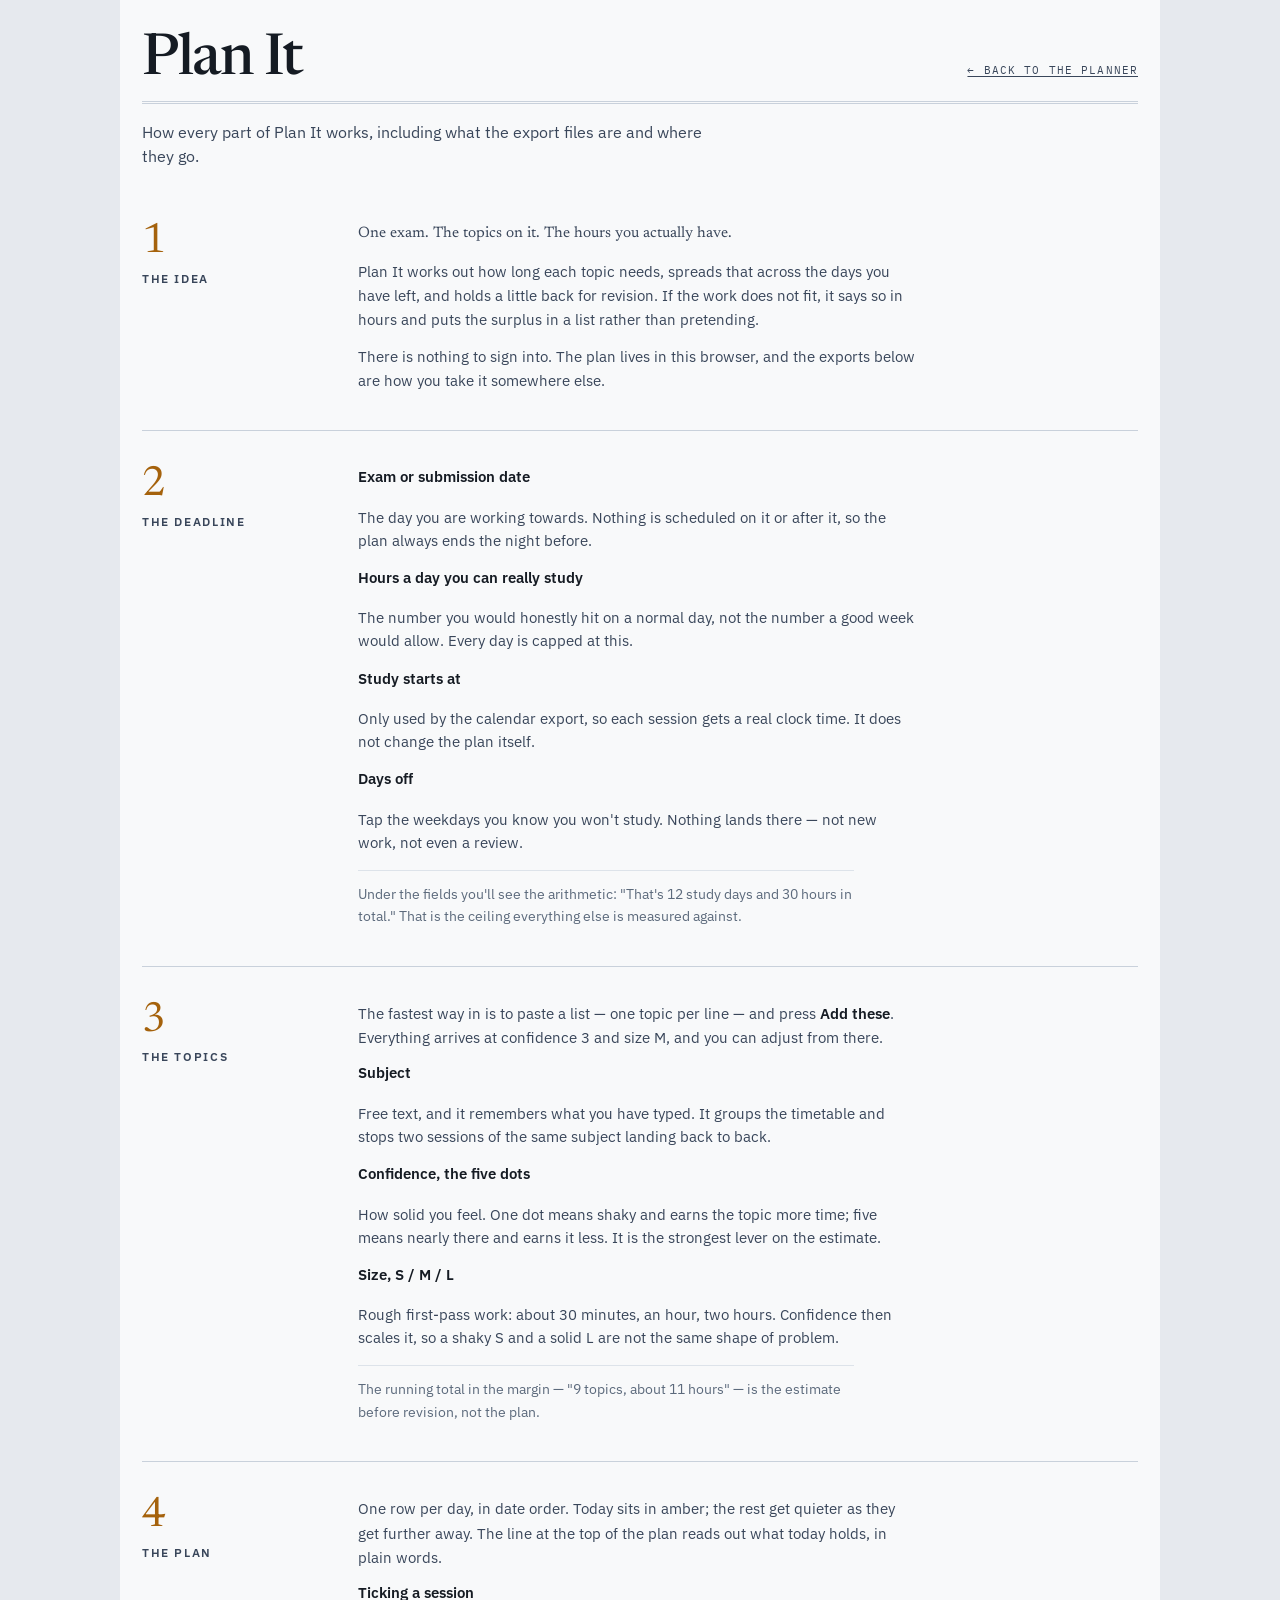
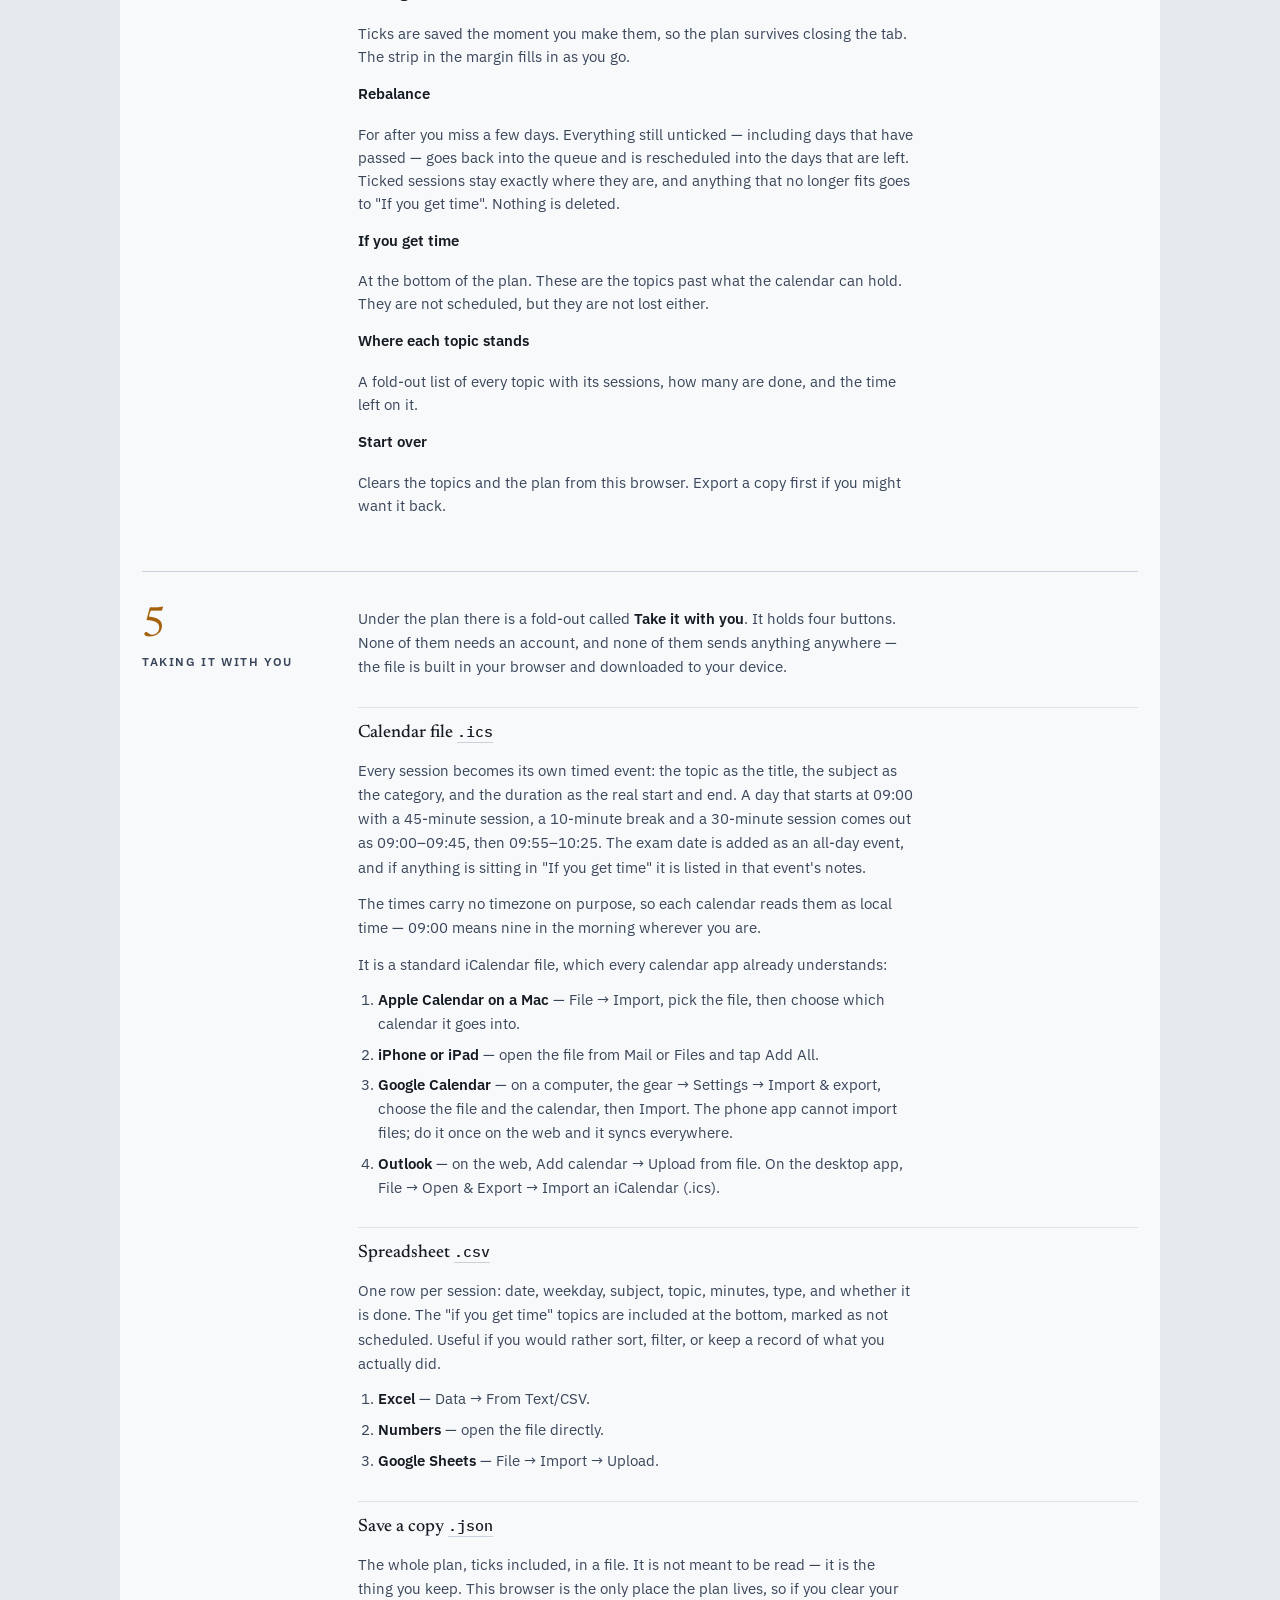
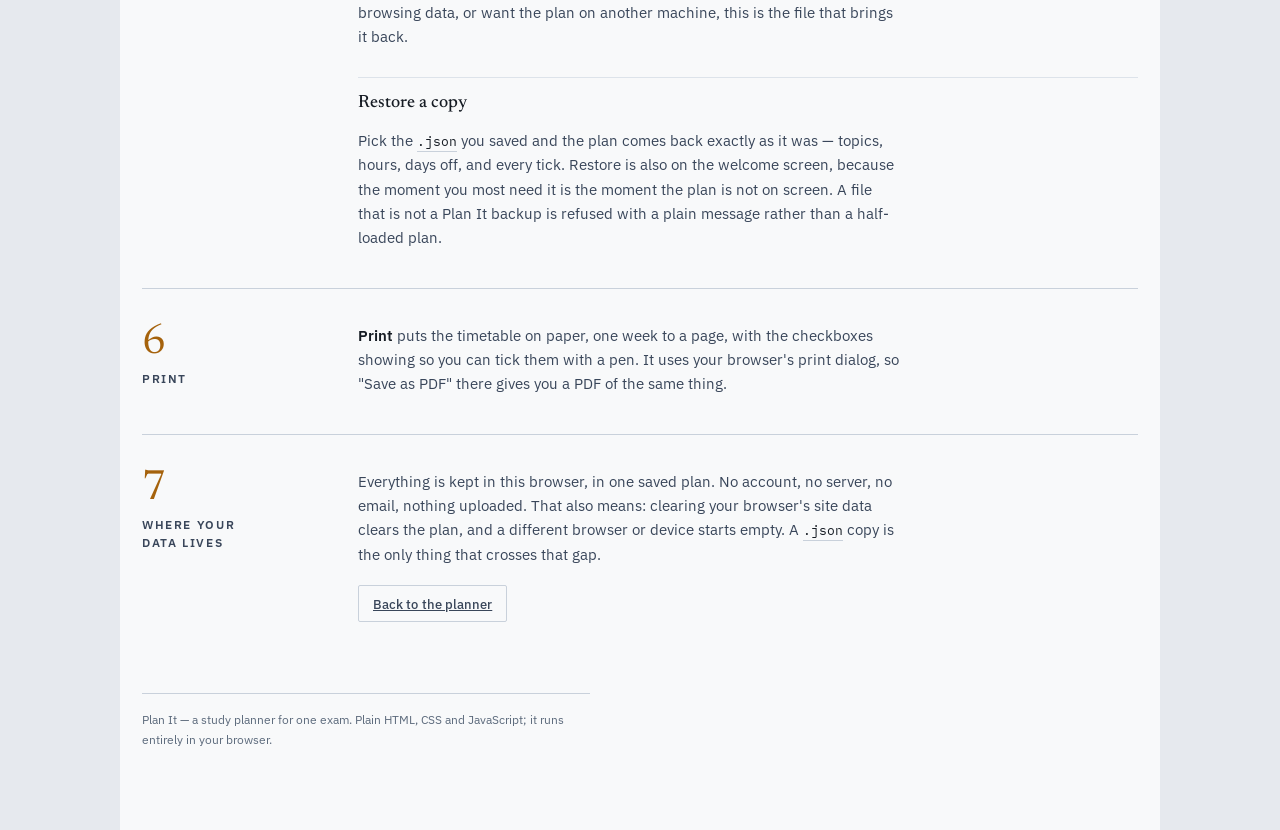
==== guide.html @ 6bb4f51e "Explain the app on the welcome screen and add a guide page for every feature and export file" ====
<!DOCTYPE html>
<html lang="en">
<head>
<meta charset="utf-8">
<meta name="viewport" content="width=device-width, initial-scale=1">
<title>How Plan It works — every part, and what the files are</title>
<meta name="description" content="A short guide to Plan It: the three steps, the timetable, and what the .ics, .csv and .json exports are — including how to import them into Apple Calendar, Google Calendar or Outlook.">
<meta name="theme-color" content="#e9ecf0" media="(prefers-color-scheme: light)">
<meta name="theme-color" content="#0d1218" media="(prefers-color-scheme: dark)">
<link rel="preconnect" href="https://fonts.googleapis.com">
<link rel="preconnect" href="https://fonts.gstatic.com" crossorigin>
<link href="https://fonts.googleapis.com/css2?family=IBM+Plex+Mono:wght@400;500&family=IBM+Plex+Sans:wght@400;500;600&family=Newsreader:ital,opsz,wght@0,6..72,400;0,6..72,500;0,6..72,600;1,6..72,400&display=swap" rel="stylesheet">
<link rel="stylesheet" href="styles.css">
<link rel="icon" href="data:image/svg+xml,%3Csvg xmlns='http://www.w3.org/2000/svg' viewBox='0 0 32 32'%3E%3Crect width='32' height='32' fill='%23161d26'/%3E%3Crect x='6' y='9' width='20' height='2' fill='%23c98a2b'/%3E%3Crect x='6' y='15' width='13' height='1.6' fill='%23f2f4f7'/%3E%3Crect x='6' y='21' width='17' height='1.6' fill='%23f2f4f7' opacity='.55'/%3E%3C/svg%3E">
</head>
<body>
<div class="sheet">

  <header class="masthead">
    <div class="masthead-top">
      <h1 class="wordmark"><a class="wordmark-link" href="index.html">Plan It</a></h1>
      <p class="issue"><a class="quiet-link" href="index.html">&larr; Back to the planner</a></p>
    </div>
    <p class="standfirst">How every part of Plan It works, including what the export files are and where they go.</p>
  </header>

  <main class="document guide">

    <section class="step" aria-labelledby="g-what">
      <div class="gutter">
        <span class="step-num" aria-hidden="true">1</span>
        <h2 class="step-label" id="g-what">The idea</h2>
      </div>
      <div class="step-body">
        <p class="guide-lede">One exam. The topics on it. The hours you actually have.</p>
        <p>Plan It works out how long each topic needs, spreads that across the days you have left, and holds a little back for revision. If the work does not fit, it says so in hours and puts the surplus in a list rather than pretending.</p>
        <p>There is nothing to sign into. The plan lives in this browser, and the exports below are how you take it somewhere else.</p>
      </div>
    </section>

    <section class="step" aria-labelledby="g-deadline">
      <div class="gutter">
        <span class="step-num" aria-hidden="true">2</span>
        <h2 class="step-label" id="g-deadline">The deadline</h2>
      </div>
      <div class="step-body">
        <dl class="guide-list">
          <dt>Exam or submission date</dt>
          <dd>The day you are working towards. Nothing is scheduled on it or after it, so the plan always ends the night before.</dd>

          <dt>Hours a day you can really study</dt>
          <dd>The number you would honestly hit on a normal day, not the number a good week would allow. Every day is capped at this.</dd>

          <dt>Study starts at</dt>
          <dd>Only used by the calendar export, so each session gets a real clock time. It does not change the plan itself.</dd>

          <dt>Days off</dt>
          <dd>Tap the weekdays you know you won't study. Nothing lands there — not new work, not even a review.</dd>
        </dl>
        <p class="guide-note">Under the fields you'll see the arithmetic: "That's 12 study days and 30 hours in total." That is the ceiling everything else is measured against.</p>
      </div>
    </section>

    <section class="step" aria-labelledby="g-topics">
      <div class="gutter">
        <span class="step-num" aria-hidden="true">3</span>
        <h2 class="step-label" id="g-topics">The topics</h2>
      </div>
      <div class="step-body">
        <p>The fastest way in is to paste a list — one topic per line — and press <strong>Add these</strong>. Everything arrives at confidence 3 and size M, and you can adjust from there.</p>
        <dl class="guide-list">
          <dt>Subject</dt>
          <dd>Free text, and it remembers what you have typed. It groups the timetable and stops two sessions of the same subject landing back to back.</dd>

          <dt>Confidence, the five dots</dt>
          <dd>How solid you feel. One dot means shaky and earns the topic more time; five means nearly there and earns it less. It is the strongest lever on the estimate.</dd>

          <dt>Size, S / M / L</dt>
          <dd>Rough first-pass work: about 30 minutes, an hour, two hours. Confidence then scales it, so a shaky S and a solid L are not the same shape of problem.</dd>
        </dl>
        <p class="guide-note">The running total in the margin — "9 topics, about 11 hours" — is the estimate before revision, not the plan.</p>
      </div>
    </section>

    <section class="step" aria-labelledby="g-plan">
      <div class="gutter">
        <span class="step-num" aria-hidden="true">4</span>
        <h2 class="step-label" id="g-plan">The plan</h2>
      </div>
      <div class="step-body">
        <p>One row per day, in date order. Today sits in amber; the rest get quieter as they get further away. The line at the top of the plan reads out what today holds, in plain words.</p>
        <dl class="guide-list">
          <dt>Ticking a session</dt>
          <dd>Ticks are saved the moment you make them, so the plan survives closing the tab. The strip in the margin fills in as you go.</dd>

          <dt>Rebalance</dt>
          <dd>For after you miss a few days. Everything still unticked — including days that have passed — goes back into the queue and is rescheduled into the days that are left. Ticked sessions stay exactly where they are, and anything that no longer fits goes to "If you get time". Nothing is deleted.</dd>

          <dt>If you get time</dt>
          <dd>At the bottom of the plan. These are the topics past what the calendar can hold. They are not scheduled, but they are not lost either.</dd>

          <dt>Where each topic stands</dt>
          <dd>A fold-out list of every topic with its sessions, how many are done, and the time left on it.</dd>

          <dt>Start over</dt>
          <dd>Clears the topics and the plan from this browser. Export a copy first if you might want it back.</dd>
        </dl>
      </div>
    </section>

    <section class="step" id="files" aria-labelledby="g-files">
      <div class="gutter">
        <span class="step-num" aria-hidden="true">5</span>
        <h2 class="step-label" id="g-files">Taking it with you</h2>
      </div>
      <div class="step-body">
        <p>Under the plan there is a fold-out called <strong>Take it with you</strong>. It holds four buttons. None of them needs an account, and none of them sends anything anywhere — the file is built in your browser and downloaded to your device.</p>

        <h3 class="guide-h">Calendar file <span class="file">.ics</span></h3>
        <p>Every session becomes its own timed event: the topic as the title, the subject as the category, and the duration as the real start and end. A day that starts at 09:00 with a 45-minute session, a 10-minute break and a 30-minute session comes out as 09:00–09:45, then 09:55–10:25. The exam date is added as an all-day event, and if anything is sitting in "If you get time" it is listed in that event's notes.</p>
        <p>The times carry no timezone on purpose, so each calendar reads them as local time — 09:00 means nine in the morning wherever you are.</p>
        <p>It is a standard iCalendar file, which every calendar app already understands:</p>
        <ol class="guide-steps">
          <li><strong>Apple Calendar on a Mac</strong> — File → Import, pick the file, then choose which calendar it goes into.</li>
          <li><strong>iPhone or iPad</strong> — open the file from Mail or Files and tap Add All.</li>
          <li><strong>Google Calendar</strong> — on a computer, the gear → Settings → Import &amp; export, choose the file and the calendar, then Import. The phone app cannot import files; do it once on the web and it syncs everywhere.</li>
          <li><strong>Outlook</strong> — on the web, Add calendar → Upload from file. On the desktop app, File → Open &amp; Export → Import an iCalendar (.ics).</li>
        </ol>

        <h3 class="guide-h">Spreadsheet <span class="file">.csv</span></h3>
        <p>One row per session: date, weekday, subject, topic, minutes, type, and whether it is done. The "if you get time" topics are included at the bottom, marked as not scheduled. Useful if you would rather sort, filter, or keep a record of what you actually did.</p>
        <ol class="guide-steps">
          <li><strong>Excel</strong> — Data → From Text/CSV.</li>
          <li><strong>Numbers</strong> — open the file directly.</li>
          <li><strong>Google Sheets</strong> — File → Import → Upload.</li>
        </ol>

        <h3 class="guide-h">Save a copy <span class="file">.json</span></h3>
        <p>The whole plan, ticks included, in a file. It is not meant to be read — it is the thing you keep. This browser is the only place the plan lives, so if you clear your browsing data, or want the plan on another machine, this is the file that brings it back.</p>

        <h3 class="guide-h">Restore a copy</h3>
        <p>Pick the <span class="file">.json</span> you saved and the plan comes back exactly as it was — topics, hours, days off, and every tick. Restore is also on the welcome screen, because the moment you most need it is the moment the plan is not on screen. A file that is not a Plan It backup is refused with a plain message rather than a half-loaded plan.</p>
      </div>
    </section>

    <section class="step" aria-labelledby="g-print">
      <div class="gutter">
        <span class="step-num" aria-hidden="true">6</span>
        <h2 class="step-label" id="g-print">Print</h2>
      </div>
      <div class="step-body">
        <p><strong>Print</strong> puts the timetable on paper, one week to a page, with the checkboxes showing so you can tick them with a pen. It uses your browser's print dialog, so "Save as PDF" there gives you a PDF of the same thing.</p>
      </div>
    </section>

    <section class="step" aria-labelledby="g-data">
      <div class="gutter">
        <span class="step-num" aria-hidden="true">7</span>
        <h2 class="step-label" id="g-data">Where your data lives</h2>
      </div>
      <div class="step-body">
        <p>Everything is kept in this browser, in one saved plan. No account, no server, no email, nothing uploaded. That also means: clearing your browser's site data clears the plan, and a different browser or device starts empty. A <span class="file">.json</span> copy is the only thing that crosses that gap.</p>
        <p class="guide-back"><a class="btn btn-quiet" href="index.html">Back to the planner</a></p>
      </div>
    </section>

  </main>

  <footer class="foot">
    <p>Plan It — a study planner for one exam. Plain HTML, CSS and JavaScript; it runs entirely in your browser.</p>
  </footer>

</div>
</body>
</html>
---- styles.css ----
/* ------------------------------------------------------------------
   Plan It

   Set like a printed planner rather than a dashboard: one column of
   type with a working margin down the left, hairline rules instead of
   boxes, dotted leaders between a topic and its minutes, and amber
   reserved for the day you are actually on.

   Faces: Newsreader (headings, day names), IBM Plex Sans (running
   text), IBM Plex Mono (anything countable — dates, minutes, totals).
   ------------------------------------------------------------------ */

:root {
  --page: #e6e9ee;
  --sheet: #f8f9fa;
  --paper: #ffffff;
  --ink: #151b23;
  --ink-2: #39465a;
  --muted: #5c6a7c;   /* 5.2:1 on the sheet, 4.5:1 on the page */
  --rule: #c9d1db;
  --rule-soft: #dde3ea;
  --amber: #a5620c;
  --amber-ink: #7c4a06;
  --amber-wash: #f4e7ce;
  --done: #3f6b58;
  --danger: #8a4a2a;

  /* custom curves: the built-in CSS easings are too weak to read as intentional */
  --ease-out: cubic-bezier(0.23, 1, 0.32, 1);
  --ease-in-out: cubic-bezier(0.77, 0, 0.175, 1);
  --ease-drawer: cubic-bezier(0.32, 0.72, 0, 1);

  --serif: 'Newsreader', 'Iowan Old Style', Georgia, 'Times New Roman', serif;
  --sans: 'IBM Plex Sans', 'Helvetica Neue', Helvetica, Arial, sans-serif;
  --mono: 'IBM Plex Mono', ui-monospace, SFMono-Regular, Menlo, Consolas, monospace;

  color-scheme: light dark;
}

@media (prefers-color-scheme: dark) {
  :root {
    --page: #0b1015;
    --sheet: #121820;
    --paper: #161d26;
    --ink: #e9eef4;
    --ink-2: #b7c3d1;
    --muted: #7f8d9f;
    --rule: #27303c;
    --rule-soft: #1e2630;
    --amber: #dfa85f;
    --amber-ink: #f0c894;
    --amber-wash: #241c11;
    --done: #7cb49b;
    --danger: #d79a7a;
  }
}

* { box-sizing: border-box; }

::selection {
  background: var(--amber-wash);
  color: var(--ink);
}

/* anything that is a number should line up in a column */
.d-num,
.day-total,
.session-minutes,
.rh-meta,
.rh-count span:first-child,
.stats dd,
.week-range,
.progress-text,
.issue { font-variant-numeric: tabular-nums; }

h1, h2, h3, h4, .week-head, .today-line, .verdict { text-wrap: balance; }
p, .session-name, .overflow li { text-wrap: pretty; }

html {
  -webkit-text-size-adjust: 100%;
  scrollbar-color: var(--rule) transparent;
}

body {
  margin: 0;
  background: var(--page);
  color: var(--ink);
  font-family: var(--sans);
  font-size: 16px;
  line-height: 1.55;
  -webkit-font-smoothing: antialiased;
  font-feature-settings: "kern" 1;
}

.sheet {
  max-width: 1040px;
  margin: 0 auto;
  padding: 0 22px 80px;
  background: var(--sheet);
  min-height: 100vh;
}

/* ---------- masthead ---------- */

.masthead { padding: 34px 0 20px; }

.masthead-top {
  display: flex;
  align-items: baseline;
  justify-content: space-between;
  gap: 18px;
  flex-wrap: wrap;
  padding-bottom: 12px;
  border-bottom: 3px double var(--rule);
}

.wordmark {
  margin: 0;
  font-family: var(--serif);
  font-weight: 500;
  font-size: clamp(2.5rem, 9vw, 3.6rem);
  line-height: .95;
  letter-spacing: -.025em;
}

.issue {
  margin: 0;
  font-family: var(--mono);
  font-size: .7rem;
  letter-spacing: .1em;
  text-transform: uppercase;
  color: var(--muted);
  white-space: nowrap;
}

.standfirst {
  margin: 16px 0 0;
  max-width: 62ch;
  font-size: .98rem;
  color: var(--ink-2);
}

/* ---------- running head ---------- */

.runninghead {
  position: sticky;
  top: 0;
  z-index: 5;
  display: flex;
  align-items: baseline;
  justify-content: space-between;
  gap: 14px;
  flex-wrap: wrap;
  margin: 0 -22px;
  padding: 10px 22px 9px;
  background: var(--sheet);
  border-bottom: 1px solid var(--rule);
}

.runninghead[hidden] { display: none; }

.rh-count {
  margin: 0;
  display: flex;
  align-items: baseline;
  gap: 6px;
  font-family: var(--sans);
  font-size: .76rem;
  font-weight: 600;
  letter-spacing: .06em;
  color: var(--ink-2);
}

.rh-count span:first-child {
  font-family: var(--serif);
  font-size: 1.5rem;
  letter-spacing: -.01em;
  color: var(--amber-ink);
  line-height: 1;
}

.rh-meta {
  margin: 0;
  font-family: var(--mono);
  font-size: .72rem;
  letter-spacing: .04em;
  color: var(--muted);
  text-align: right;
}

/* ---------- the document ---------- */

.document { display: block; }

.step {
  display: grid;
  grid-template-columns: 172px minmax(0, 1fr);
  gap: 44px;
  padding-top: 34px;
  padding-bottom: 38px;
  border-top: 1px solid var(--rule);
}

.step:first-child { border-top: 0; }

/* an author display value beats the hidden attribute — say it out loud */
.step[hidden] { display: none; }

.step { scroll-margin-top: 64px; }

.gutter {
  align-self: start;
  position: sticky;
  top: 58px;
}

.step-num {
  display: block;
  font-family: var(--serif);
  font-size: 2.6rem;
  line-height: 1;
  font-weight: 400;
  color: var(--amber);
  letter-spacing: -.02em;
}

.step-label {
  margin: 6px 0 0;
  font-family: var(--sans);
  font-size: .72rem;
  font-weight: 600;
  letter-spacing: .14em;
  text-transform: uppercase;
  color: var(--ink-2);
}

.gutter-note {
  margin: 14px 0 0;
  font-family: var(--mono);
  font-size: .72rem;
  line-height: 1.6;
  color: var(--muted);
  border-top: 1px solid var(--rule-soft);
  padding-top: 10px;
}

/* ---------- fields ---------- */

.fields {
  display: grid;
  grid-template-columns: minmax(0, 1.1fr) minmax(0, .8fr) minmax(0, .6fr);
  gap: 24px;
}

input[type="time"] {
  font-family: var(--mono);
  font-size: .92rem;
}

.mono { font-family: var(--mono); font-size: .95em; }

.field { min-width: 0; }

label, legend {
  display: block;
  margin-bottom: 7px;
}

/* the small mono caps belong to form labels only — never to a row of the plan */
.field label,
.days-off legend,
.paste-label {
  font-family: var(--sans);
  font-size: .7rem;
  font-weight: 600;
  letter-spacing: .09em;
  text-transform: uppercase;
  color: var(--muted);
}

input[type="date"],
input[type="number"],
input[type="text"],
textarea {
  width: 100%;
  font-family: var(--sans);
  font-size: 1rem;
  color: var(--ink);
  background: var(--paper);
  border: 1px solid var(--rule);
  border-radius: 2px;
  padding: 9px 11px;
  appearance: none;
  transition: border-color 150ms var(--ease-out), background-color 150ms var(--ease-out);
}

input[type="date"] { font-family: var(--mono); font-size: .92rem; }

input, textarea { caret-color: var(--amber); }

textarea::-webkit-scrollbar { width: 10px; }
textarea::-webkit-scrollbar-thumb {
  background: var(--rule);
  border-radius: 999px;
  border: 3px solid var(--paper);
}
textarea::-webkit-scrollbar-track { background: transparent; }

textarea {
  font-family: var(--mono);
  font-size: .88rem;
  line-height: 1.65;
  resize: vertical;
}

input:focus-visible,
textarea:focus-visible,
button:focus-visible {
  outline: 2px solid var(--amber);
  outline-offset: 1px;
}

input[type="date"]:focus,
input[type="number"]:focus,
input[type="text"]:focus,
textarea:focus { border-color: var(--amber); }

.num-wrap { position: relative; }

.num-wrap input { padding-right: 32px; font-family: var(--mono); }

.num-wrap .unit {
  position: absolute;
  right: 11px;
  top: 50%;
  transform: translateY(-50%);
  font-family: var(--mono);
  font-size: .8rem;
  color: var(--muted);
  pointer-events: none;
}

/* ---------- days off ---------- */

.days-off {
  border: 0;
  padding: 0;
  margin: 26px 0 0;
}

.day-toggles {
  display: grid;
  grid-template-columns: repeat(7, minmax(0, 1fr));
  gap: 0;
  border: 1px solid var(--rule);
  border-radius: 2px;
  overflow: hidden;
  background: var(--paper);
}

.wd {
  font-family: var(--sans);
  font-size: .76rem;
  font-weight: 500;
  letter-spacing: .01em;
  padding: 11px 0 10px;
  border: 0;
  border-left: 1px solid var(--rule);
  background: transparent;
  color: var(--ink-2);
  cursor: pointer;
  transition: background-color 140ms var(--ease-out), color 140ms var(--ease-out);
  -webkit-tap-highlight-color: transparent;
}

.wd:active { transform: scale(0.97); }

.wd:first-child { border-left: 0; }

.wd:hover { background: var(--rule-soft); }

.wd.is-off {
  background: var(--amber-wash);
  color: var(--amber-ink);
  text-decoration: line-through;
  text-decoration-thickness: 1px;
}

/* ---------- the verdict line ---------- */

.verdict {
  margin: 26px 0 0;
  padding-top: 14px;
  border-top: 1px solid var(--rule-soft);
  font-family: var(--serif);
  font-size: 1.12rem;
  line-height: 1.4;
  color: var(--ink);
}

.verdict.is-warn { color: var(--amber-ink); }

.note {
  margin: 8px 0 0;
  font-size: .8rem;
  line-height: 1.5;
  color: var(--muted);
}

.note-foot {
  margin-top: 22px;
  padding-top: 12px;
  border-top: 1px solid var(--rule-soft);
  max-width: 56ch;
}

/* ---------- paste block ---------- */

.paste { margin-bottom: 26px; }

.paste-label {
  margin-bottom: 7px;
  font-family: var(--sans);
  font-size: .7rem;
  font-weight: 600;
  letter-spacing: .09em;
  text-transform: uppercase;
  color: var(--muted);
}

.paste-actions {
  display: flex;
  align-items: baseline;
  gap: 14px;
  flex-wrap: wrap;
  margin-top: 10px;
}

.paste-actions .note { margin: 0; flex: 1 1 220px; }

/* ---------- buttons ---------- */

.btn {
  font-family: var(--sans);
  font-size: .84rem;
  font-weight: 500;
  letter-spacing: .005em;
  color: var(--sheet);
  background: var(--ink);
  border: 1px solid var(--ink);
  border-radius: 2px;
  padding: 9px 14px 8px;
  cursor: pointer;
  transition: transform 160ms var(--ease-out), background-color 160ms var(--ease-out),
    border-color 160ms var(--ease-out), color 160ms var(--ease-out);
  -webkit-tap-highlight-color: transparent;
}

/* press feedback: the interface has to feel like it heard you */
.btn:active { transform: scale(0.97); }

.btn-quiet {
  background: transparent;
  color: var(--ink-2);
  border-color: var(--rule);
}

.btn-quiet:active { transform: scale(0.97); }

.btn-danger { color: var(--danger); }

.btn-inline {
  background: none;
  border: 0;
  padding: 0;
  font: inherit;
  font-size: inherit;
  color: var(--amber-ink);
  text-decoration: underline;
  text-underline-offset: 2px;
  text-decoration-thickness: 1px;
  cursor: pointer;
}

/* ---------- topic rows ---------- */

.topic-row {
  display: grid;
  grid-template-columns: minmax(0, 1fr) auto;
  align-items: center;
  gap: 18px;
  padding: 9px 0;
  border-bottom: 1px solid var(--rule-soft);
}

.row-main {
  display: grid;
  grid-template-columns: minmax(0, 1.45fr) minmax(0, 1fr);
  gap: 18px;
}

/* filled in by hand, so no boxes — just a line to write on */
input.t-name,
input.t-subject {
  border: 0;
  border-bottom: 1px solid var(--rule);
  border-radius: 0;
  background: transparent;
  padding: 5px 1px;
  font-size: .97rem;
}

input.t-name:focus,
input.t-subject:focus { border-bottom-color: var(--amber); box-shadow: none; }

input.t-subject {
  font-size: .85rem;
  color: var(--ink-2);
}

.row-controls {
  display: flex;
  align-items: center;
  gap: 14px;
}

.dots { display: flex; gap: 4px; }

.dot {
  width: 15px;
  height: 15px;
  padding: 0;
  border: 1px solid var(--rule);
  border-radius: 2px;
  background: transparent;
  cursor: pointer;
  transition: background-color 130ms var(--ease-out), border-color 130ms var(--ease-out),
    transform 130ms var(--ease-out);
  -webkit-tap-highlight-color: transparent;
}

.dot:active { transform: scale(0.88); }

.dot.is-on { background: var(--amber); border-color: var(--amber); }

.sizes {
  display: flex;
  border: 1px solid var(--rule);
  border-radius: 2px;
  overflow: hidden;
}

.size {
  font-family: var(--mono);
  font-size: .72rem;
  letter-spacing: .04em;
  padding: 4px 9px 3px;
  border: 0;
  border-left: 1px solid var(--rule);
  background: transparent;
  color: var(--muted);
  cursor: pointer;
}

.size:first-child { border-left: 0; }

.size:hover { background: var(--rule-soft); }

.size.is-on {
  background: var(--ink);
  color: var(--sheet);
}

.row-del {
  width: 22px;
  height: 22px;
  padding: 0;
  border: 0;
  background: transparent;
  color: var(--muted);
  font-size: 1.05rem;
  line-height: 1;
  cursor: pointer;
}

.row-del:active { transform: scale(0.9); }

.row-actions { margin-top: 18px; }

/* ---------- plan: stats in the margin ---------- */

.stats {
  margin: 16px 0 0;
  padding-top: 12px;
  border-top: 1px solid var(--rule-soft);
  display: grid;
  gap: 8px;
}

.stats div {
  display: flex;
  align-items: baseline;
  justify-content: space-between;
  gap: 8px;
}

.stats dt {
  font-family: var(--sans);
  font-size: .66rem;
  font-weight: 600;
  letter-spacing: .09em;
  text-transform: uppercase;
  color: var(--muted);
}

.stats dd {
  margin: 0;
  font-family: var(--mono);
  font-size: .78rem;
  color: var(--ink);
}

.progress { margin-top: 16px; }

.ticks {
  display: flex;
  gap: 2px;
  height: 12px;
  align-items: stretch;
}

.ticks i {
  flex: 1 1 0;
  min-width: 2px;
  background: var(--rule);
  border-radius: 1px;
}

.ticks i.on { background: var(--amber); }

.progress-text {
  margin: 7px 0 0;
  font-family: var(--mono);
  font-size: .68rem;
  letter-spacing: .04em;
  color: var(--muted);
}

/* ---------- notices ---------- */

.notice {
  margin: 0 0 16px;
  padding: 11px 13px;
  border: 1px solid var(--rule);
  border-radius: 2px;
  background: var(--paper);
  font-size: .88rem;
  color: var(--ink-2);
  line-height: 1.5;
}

.notice-warn {
  border-color: var(--amber);
  background: var(--amber-wash);
  color: var(--ink);
}

/* ---------- the line about today ---------- */

.today-line {
  margin: 0 0 18px;
  font-family: var(--serif);
  font-size: 1.16rem;
  line-height: 1.45;
  color: var(--ink);
  max-width: 46ch;
}

.today-line:empty { display: none; }

.today-line em {
  font-style: italic;
  color: var(--amber-ink);
}

.controls {
  display: flex;
  flex-wrap: wrap;
  gap: 8px;
  margin-bottom: 30px;
}

/* ---------- weeks ---------- */

.week { margin-bottom: 34px; }

.week-head {
  display: flex;
  align-items: baseline;
  justify-content: space-between;
  gap: 12px;
  margin: 0 0 2px;
  padding-bottom: 7px;
  border-bottom: 1px solid var(--ink);
  font-family: var(--serif);
  font-size: 1.16rem;
  font-weight: 500;
  font-style: italic;
  letter-spacing: -.005em;
  color: var(--ink);
}

.week-range {
  font-family: var(--mono);
  font-style: normal;
  font-size: .7rem;
  letter-spacing: .06em;
  text-transform: uppercase;
  color: var(--muted);
}

/* ---------- days ---------- */

.day {
  display: grid;
  grid-template-columns: 56px minmax(0, 1fr);
  gap: 20px;
  padding: 14px 0 15px;
  border-bottom: 1px solid var(--rule-soft);
}

.day-when {
  display: flex;
  flex-direction: column;
  align-items: flex-start;
  gap: 0;
  padding-top: 2px;
}

.d-num {
  font-family: var(--mono);
  font-size: 1.02rem;
  font-weight: 500;
  line-height: 1;
  color: var(--ink);
}

.d-mon {
  font-family: var(--mono);
  font-size: .62rem;
  letter-spacing: .1em;
  text-transform: uppercase;
  color: var(--muted);
  margin-top: 3px;
}

.day-body { min-width: 0; }

.day-head {
  display: flex;
  align-items: baseline;
  gap: 10px;
  flex-wrap: wrap;
}

.day h4 {
  margin: 0;
  font-family: var(--serif);
  font-weight: 500;
  font-size: 1.16rem;
  letter-spacing: -.005em;
  line-height: 1.2;
}

.day-total {
  margin-left: auto;
  font-family: var(--mono);
  font-size: .72rem;
  letter-spacing: .04em;
  color: var(--muted);
}

.day.is-today {
  margin: 0 -16px;
  padding-left: 16px;
  padding-right: 16px;
  background: var(--amber-wash);
  border-bottom-color: var(--amber);
}

.day.is-today h4 {
  font-size: 1.4rem;
  color: var(--amber-ink);
}

.day.is-today .d-num,
.day.is-today .d-mon { color: var(--amber-ink); }

.day.is-today .day-total { color: var(--amber-ink); }

.day.is-past { opacity: .55; }

.day.is-off { border-bottom-style: dotted; }

.day.is-off h4 { color: var(--muted); font-style: italic; }

.day-empty {
  margin: 4px 0 0;
  font-family: var(--serif);
  font-style: italic;
  font-size: .92rem;
  color: var(--muted);
}

.empty-note {
  margin: 0;
  padding: 20px 0;
  border-top: 1px solid var(--rule-soft);
  border-bottom: 1px solid var(--rule-soft);
  font-family: var(--serif);
  font-style: italic;
  font-size: 1rem;
  color: var(--muted);
}

/* ---------- sessions ---------- */

.sessions {
  list-style: none;
  margin: 6px 0 0;
  padding: 0;
}

.session-label {
  display: flex;
  align-items: baseline;
  gap: 9px;
  padding: 4px 0;
  margin: 0;
  cursor: pointer;
  font-family: var(--sans);
  font-size: 1rem;
  font-weight: 400;
  letter-spacing: normal;
  text-transform: none;
  color: var(--ink);
}

.session-subject {
  flex: 0 0 66px;
  min-width: 0;
  font-family: var(--sans);
  font-size: .63rem;
  font-weight: 600;
  letter-spacing: .07em;
  text-transform: uppercase;
  color: var(--muted);
  padding-top: 1px;
  overflow: hidden;
  text-overflow: ellipsis;
  white-space: nowrap;
}

.session-name {
  flex: 0 1 auto;
  font-family: var(--sans);
  font-size: .94rem;
  letter-spacing: normal;
  text-transform: none;
  color: var(--ink);
  overflow-wrap: anywhere;
}

/* the dotted leader: topic ·············· 45 min */
.leader {
  flex: 1 1 20px;
  min-width: 14px;
  align-self: baseline;
  border-bottom: 1px dotted var(--rule);
  transform: translateY(-3px);
}

.session-minutes {
  flex: 0 0 auto;
  font-family: var(--mono);
  font-size: .72rem;
  color: var(--ink-2);
}

.session input[type="checkbox"] {
  appearance: none;
  -webkit-appearance: none;
  flex: 0 0 auto;
  width: 13px;
  height: 13px;
  margin: 0;
  border: 1px solid var(--ink-2);
  border-radius: 2px;
  background: var(--paper);
  cursor: pointer;
  position: relative;
  top: 2px;
  transition: background-color 140ms var(--ease-out), border-color 140ms var(--ease-out);
  -webkit-tap-highlight-color: transparent;
}

.session input[type="checkbox"]:active { transform: scale(0.9); }

.session input[type="checkbox"]:checked {
  background: var(--amber);
  border-color: var(--amber);
}

.session input[type="checkbox"]::after {
  content: '';
  position: absolute;
  inset: 0;
  background-image: url("data:image/svg+xml,%3Csvg xmlns='http://www.w3.org/2000/svg' viewBox='0 0 16 16'%3E%3Cpath d='M3.4 8.6l3.2 3.2 6-7.4' fill='none' stroke='%23ffffff' stroke-width='2.4' stroke-linecap='round' stroke-linejoin='round'/%3E%3C/svg%3E");
  background-size: 100% 100%;
  background-repeat: no-repeat;
  transform: scale(0.6);
  opacity: 0;
  transition: transform 150ms var(--ease-out), opacity 150ms var(--ease-out);
}

.session input[type="checkbox"]:checked::after {
  transform: scale(1);
  opacity: 1;
}

.session.is-review .session-name { font-style: italic; color: var(--ink-2); }

.session.is-done .session-name {
  color: var(--muted);
  text-decoration: line-through;
  text-decoration-thickness: 1px;
}

.session.is-done .session-subject { opacity: .6; }

.session.is-missed .session-name { color: var(--muted); font-style: italic; }
.session.is-missed .session-label { cursor: default; }

.session input[type="checkbox"]:disabled {
  cursor: not-allowed;
  opacity: .55;
}

.is-readonly .session-label { cursor: default; }

.break {
  list-style: none;
  padding: 0 0 0 22px;
  margin: 0;
  font-family: var(--mono);
  font-size: .6rem;
  letter-spacing: .1em;
  text-transform: uppercase;
  color: var(--muted);
}

/* ---------- if you get time ---------- */

.overflow {
  margin-top: 10px;
  padding-top: 20px;
  border-top: 1px solid var(--ink);
}

.overflow h3 {
  margin: 0 0 6px;
  font-family: var(--serif);
  font-style: italic;
  font-weight: 500;
  font-size: 1.2rem;
}

.overflow-note {
  margin: 0 0 12px;
  max-width: 56ch;
  font-size: .84rem;
  line-height: 1.5;
  color: var(--muted);
}

.overflow ul { list-style: none; margin: 0; padding: 0; }

.overflow li {
  display: flex;
  align-items: baseline;
  gap: 9px;
  padding: 6px 0;
  border-bottom: 1px dotted var(--rule-soft);
  font-size: .92rem;
}

.overflow-name { flex: 0 1 auto; }

.overflow li .leader { flex: 1 1 20px; }

/* ---------- footer ---------- */

.foot {
  margin-top: 40px;
  padding-top: 16px;
  border-top: 1px solid var(--rule);
  font-size: .78rem;
  line-height: 1.6;
  color: var(--muted);
  max-width: 64ch;
}

.foot p { margin: 0; }

/* ---------- read-only ---------- */

.is-readonly #btn-rebalance { display: none; }

/* ---------- narrow screens ---------- */

@media (max-width: 780px) {
  .sheet { padding: 0 16px 60px; }

  .runninghead { margin: 0 -16px; padding: 9px 16px 8px; }

  .rh-meta {
    flex: 1 1 100%;
    text-align: left;
    margin-top: 3px;
    font-size: .66rem;
    letter-spacing: .02em;
  }

  .step {
    grid-template-columns: minmax(0, 1fr);
    gap: 20px;
    padding-top: 26px;
    padding-bottom: 30px;
  }

  .gutter {
    position: static;
    display: grid;
    grid-template-columns: auto 1fr;
    align-items: baseline;
    column-gap: 12px;
  }

  .step-num {
    font-size: 2rem;
    grid-row: span 2;
  }

  .step-label { margin: 0; align-self: center; }

  .gutter-note {
    grid-column: 2;
    margin: 6px 0 0;
    padding-top: 0;
    border-top: 0;
  }

  .stats {
    grid-column: 1 / -1;
    grid-template-columns: repeat(3, minmax(0, 1fr));
    gap: 10px;
    margin-top: 12px;
  }

  .stats div { display: block; }
  .stats dd { margin-top: 2px; }

  .progress { grid-column: 1 / -1; margin-top: 12px; }

  .fields { grid-template-columns: minmax(0, 1fr); gap: 18px; }

  .field-hours { max-width: 190px; }

  .field-start { max-width: 160px; }

  .masthead { padding: 24px 0 16px; }

  .standfirst { font-size: .94rem; }

  .dots { gap: 7px; }

  .dot { width: 20px; height: 20px; }

  .size { min-height: 32px; padding: 6px 11px 5px; }

  .row-del { width: 32px; height: 32px; font-size: 1.15rem; }

  .session-label { min-height: 36px; }

  .session input[type="checkbox"] { width: 16px; height: 16px; }

  .topic-row {
    grid-template-columns: minmax(0, 1fr);
    gap: 6px;
    padding: 8px 0;
  }

  /* the name and its subject are one group: keep them tight */
  .row-main { grid-template-columns: minmax(0, 1fr); gap: 2px; }

  .row-controls { justify-content: flex-start; }

  .sizes { margin-left: auto; }

  .day {
    grid-template-columns: 42px minmax(0, 1fr);
    gap: 14px;
  }

  .day.is-today { margin: 0 -16px; padding-left: 16px; padding-right: 16px; }

  .session-subject {
    flex: 0 0 auto;
    max-width: 42%;
    font-size: .58rem;
    letter-spacing: .07em;
  }

  .session-label {
    align-items: baseline;
    padding: 5px 0;
  }

  .session-name { flex: 1 1 auto; }

  .session-minutes { flex: 0 0 auto; margin-left: auto; }

  .leader { display: none; }

  .break { padding-left: 20px; }

  .today-line { font-size: 1.06rem; }
}

/* ---------- welcome ---------- */

.welcome {
  padding: 42px 0 34px;
  border-bottom: 1px solid var(--rule);
}

.welcome[hidden] { display: none; }

.welcome-head {
  margin: 0;
  max-width: 24ch;
  font-family: var(--serif);
  font-weight: 500;
  font-size: clamp(1.7rem, 5.5vw, 2.3rem);
  line-height: 1.1;
  letter-spacing: -.02em;
}

.welcome-body {
  margin: 14px 0 0;
  max-width: 62ch;
  font-size: .98rem;
  color: var(--ink-2);
}

.welcome-actions {
  display: flex;
  align-items: center;
  gap: 14px;
  flex-wrap: wrap;
  margin: 22px 0 0;
}

.welcome-note {
  font-size: .8rem;
  color: var(--muted);
}

.welcome-restore {
  margin: 18px 0 0;
  font-size: .82rem;
  color: var(--muted);
}

.welcome + .step { border-top: 0; }

/* ---------- take it with you ---------- */

.export {
  margin: 0 0 28px;
  padding-top: 12px;
  border-top: 1px solid var(--rule-soft);
}

.export > summary,
.topic-progress > summary {
  display: inline-flex;
  align-items: center;
  gap: 7px;
  list-style: none;
  cursor: pointer;
  min-height: 32px;
  padding: 4px 0;
  -webkit-tap-highlight-color: transparent;
}

.export > summary::-webkit-details-marker,
.topic-progress > summary::-webkit-details-marker { display: none; }

.export > summary {
  font-family: var(--sans);
  font-size: .82rem;
  font-weight: 500;
  color: var(--ink-2);
}

.export > summary::after,
.topic-progress > summary::after {
  content: '';
  width: 6px;
  height: 6px;
  border-right: 1.5px solid currentColor;
  border-bottom: 1.5px solid currentColor;
  transform: rotate(45deg) translateY(-1px);
  transition: transform 160ms var(--ease-out);
}

.export[open] > summary::after,
.topic-progress[open] > summary::after { transform: rotate(-135deg) translateY(-1px); }

.export-panel {
  margin-top: 10px;
  padding: 14px;
  border: 1px solid var(--rule);
  border-radius: 2px;
  background: var(--paper);
}

.export-actions {
  display: flex;
  flex-wrap: wrap;
  gap: 8px;
}

.btn-ext {
  margin-left: 3px;
  font-family: var(--mono);
  font-size: .72rem;
  color: var(--muted);
}

.export-note {
  margin: 12px 0 0;
  max-width: 62ch;
  font-size: .8rem;
  line-height: 1.5;
  color: var(--muted);
}

.export-status {
  margin: 10px 0 0;
  font-size: .8rem;
  color: var(--done);
}

.export-status.is-error { color: var(--danger); }

.export-status:empty { display: none; }

/* ---------- where each topic stands ---------- */

.topic-progress {
  margin: 26px 0 0;
  padding-top: 12px;
  border-top: 1px solid var(--ink);
}

.topic-progress[hidden] { display: none; }

.topic-progress > summary {
  font-family: var(--serif);
  font-style: italic;
  font-size: 1.1rem;
  color: var(--ink);
}

.topic-list {
  list-style: none;
  margin: 12px 0 0;
  padding: 0;
}

.topic-line {
  display: flex;
  align-items: baseline;
  gap: 9px;
  padding: 7px 0;
  border-bottom: 1px dotted var(--rule-soft);
  font-size: .9rem;
}

.topic-name { flex: 0 1 auto; }

.topic-ticks { display: flex; gap: 2px; flex: 0 0 auto; }

.topic-ticks i {
  width: 8px;
  height: 8px;
  border-radius: 1px;
  background: var(--rule);
}

.topic-ticks i.on { background: var(--amber); }

.topic-count {
  flex: 0 0 auto;
  font-family: var(--mono);
  font-size: .68rem;
  color: var(--muted);
}

.topic-left {
  margin-left: auto;
  flex: 0 0 auto;
  font-family: var(--mono);
  font-size: .72rem;
  color: var(--ink-2);
}

.topic-line.is-unscheduled .topic-name { color: var(--muted); font-style: italic; }

.topic-line.is-unscheduled .topic-left { color: var(--amber-ink); }

/* ---------- welcome steps ---------- */

.welcome-steps {
  list-style: none;
  margin: 24px 0 0;
  padding: 0;
  max-width: 58ch;
}

.welcome-steps li {
  display: grid;
  grid-template-columns: 22px minmax(0, 1fr);
  gap: 10px;
  align-items: baseline;
  padding: 9px 0;
  border-top: 1px solid var(--rule-soft);
  font-size: .93rem;
  color: var(--ink-2);
}

.welcome-steps li:last-child { border-bottom: 1px solid var(--rule-soft); }

.welcome-steps strong { color: var(--ink); font-weight: 600; }

.ws-n {
  font-family: var(--serif);
  font-size: 1rem;
  color: var(--amber);
}

.welcome-guide {
  margin: 16px 0 0;
  font-size: .82rem;
  color: var(--muted);
}

.quiet-link {
  color: var(--ink-2);
  text-decoration: underline;
  text-underline-offset: 2px;
  text-decoration-thickness: 1px;
}

.quiet-link:hover { color: var(--ink); }

.wordmark-link {
  color: inherit;
  text-decoration: none;
}

/* ---------- the guide page ---------- */

.guide-lede {
  margin: 0 0 12px;
  font-family: var(--serif);
  font-size: 1.3rem;
  line-height: 1.35;
  color: var(--ink);
}

/* scoped to the guide page: the app's own paragraphs have their own voices */
.guide .step-body p {
  margin: 0 0 12px;
  max-width: 62ch;
  font-size: .95rem;
  line-height: 1.6;
  color: var(--ink-2);
}

.guide .step-body p:last-child { margin-bottom: 0; }

.guide .step-body strong { color: var(--ink); font-weight: 600; }

.guide-list {
  margin: 0 0 16px;
  display: grid;
  gap: 14px;
}

.guide-list dt {
  font-weight: 600;
  color: var(--ink);
  font-size: .95rem;
}

.guide-list dd {
  margin: 3px 0 0;
  max-width: 62ch;
  font-size: .93rem;
  line-height: 1.55;
  color: var(--ink-2);
}

.guide-h {
  margin: 28px 0 10px;
  font-family: var(--serif);
  font-weight: 500;
  font-size: 1.12rem;
  color: var(--ink);
  padding-top: 12px;
  border-top: 1px solid var(--rule-soft);
}

.guide-steps {
  margin: 0 0 16px;
  padding-left: 20px;
  max-width: 62ch;
  font-size: .93rem;
  line-height: 1.6;
  color: var(--ink-2);
}

.guide-steps li { margin-bottom: 7px; }

.file {
  font-family: var(--mono);
  font-size: .86em;
  color: var(--ink);
  border-bottom: 1px solid var(--rule);
  padding-bottom: 1px;
}

.guide-note {
  margin: 14px 0 0 !important;
  padding-top: 12px;
  border-top: 1px solid var(--rule-soft);
  font-size: .88rem !important;
  color: var(--muted) !important;
}

.guide-back { margin: 24px 0 0 !important; }

.export-help { margin: 10px 0 0; }

/* ---------- motion ----------
   Quiet and quick, to match the mood of a paper planner. Nothing here is
   decoration: each move either confirms a press, shows where something came
   from, or stops a change from landing as a jar. Nothing runs over 300ms. */

@keyframes row-in {
  from { opacity: 0; transform: translateY(5px); }
  to { opacity: 1; transform: translateY(0); }
}

/* a session settles into its ticked state instead of snapping */
.session-name { transition: color 180ms var(--ease-out); }
.session-subject { transition: opacity 180ms var(--ease-out); }
.ticks i { transition: background-color 220ms var(--ease-out); }

/* notices arrive from where they were inserted */
.notice {
  transition: opacity 220ms var(--ease-out), transform 220ms var(--ease-out);
}

/* a plan being drawn: the days rise in 40ms apart */
.weeks-enter .day {
  transition: opacity 240ms var(--ease-out), transform 240ms var(--ease-out);
  transition-delay: calc(var(--i, 0) * 40ms);
}

.weeks-enter .week-head {
  transition: opacity 240ms var(--ease-out);
}

/* a row you just added */
.topic-row.is-new { animation: row-in 200ms var(--ease-out) both; }

@starting-style {
  .notice { opacity: 0; transform: translateY(-4px); }
  .weeks-enter .day { opacity: 0; transform: translateY(6px); }
  .weeks-enter .week-head { opacity: 0; }
}

/* hover only where there is a real pointer: touch taps fire it falsely */
@media (hover: hover) and (pointer: fine) {
  .btn:hover { background: var(--ink-2); border-color: var(--ink-2); }
  .btn-quiet:hover { background: transparent; color: var(--ink); border-color: var(--ink-2); }
  .btn-danger:hover { background: transparent; color: var(--danger); border-color: var(--danger); }
  .wd:hover { background: var(--rule-soft); }
  .dot:hover { border-color: var(--ink-2); }
  .size:hover { background: var(--rule-soft); }
  .row-del:hover { color: var(--danger); }
  .session input[type="checkbox"]:hover { border-color: var(--amber); }
}

/* reduced motion means fewer and gentler, not none: keep colour and opacity,
   drop the movement */
@media (prefers-reduced-motion: reduce) {
  html { scroll-behavior: auto; }

  .btn:active,
  .wd:active,
  .dot:active,
  .size:active,
  .row-del:active,
  .session input[type="checkbox"]:active { transform: none; }

  .weeks-enter .day,
  .weeks-enter .week-head,
  .notice { transform: none !important; transition-delay: 0ms !important; }

  .topic-row.is-new { animation: none; }
  .session input[type="checkbox"]::after { transition: none; }
}

/* ---------- print: the timetable, a week to a page ---------- */

@media print {
  :root {
    --page: #ffffff;
    --sheet: #ffffff;
    --paper: #ffffff;
    --ink: #000000;
    --ink-2: #222222;
    --muted: #555555;
    --rule: #999999;
    --rule-soft: #c8c8c8;
    --amber: #000000;
    --amber-ink: #000000;
    --amber-wash: #ffffff;
    --done: #000000;
    --danger: #000000;
  }

  @page { margin: 12mm 13mm 13mm; }

  body { background: #fff; font-size: 10pt; }

  .sheet { max-width: none; padding: 0; background: #fff; min-height: 0; }

  .masthead { padding: 0 0 6pt; }

  .masthead-top { border-bottom: 1.5pt solid #000; padding-bottom: 4pt; }

  .wordmark { font-size: 17pt; }

  .issue { font-size: 7pt; }

  .standfirst { display: none; }

  .runninghead {
    position: static;
    margin: 0 0 8pt;
    padding: 4pt 0;
    border-bottom: .5pt solid #000;
    display: flex !important;
  }

  .rh-count { font-size: 7.5pt; }
  .rh-count span:first-child { font-size: 12pt; }
  .rh-meta { font-size: 7.5pt; }

  .step {
    display: block;
    border-top: 0;
    padding: 0;
  }

  .gutter { position: static; display: block; }

  .step-num, .step-label, .gutter-note, .stats, .progress,
  .controls, .today-line, .foot, #step-deadline, #step-topics,
  .paste, .row-actions, .note,
  .welcome, .export, .topic-progress { display: none !important; }

  .week {
    break-after: page;
    page-break-after: always;
    margin-bottom: 0;
  }

  .week:last-child { break-after: auto; page-break-after: auto; }

  .week-head {
    font-size: 11pt;
    border-bottom: 1pt solid #000;
    padding-bottom: 3pt;
    margin-bottom: 4pt;
  }

  .week-range { font-size: 7pt; }

  .day {
    grid-template-columns: 30pt minmax(0, 1fr);
    gap: 8pt;
    padding: 3.5pt 0 4pt;
    border-bottom: .5pt solid #999;
    break-inside: avoid;
    page-break-inside: avoid;
    opacity: 1 !important;
    background: #fff !important;
  }

  .day.is-today { margin: 0; padding-left: 0; border-left: 0; background: #fff !important; }

  .day h4, .day.is-today h4 { font-size: 10.5pt; color: #000; }

  .d-num { font-size: 9pt; }
  .d-mon, .day-total { font-size: 6.5pt; }

  .day-empty { font-size: 8pt; margin: 1pt 0 0; }

  .sessions { margin-top: 1.5pt; }

  .session-label { padding: 1.4pt 0; gap: 5pt; flex-wrap: nowrap; }

  .session-subject {
    flex: 0 0 44pt;
    font-size: 5.8pt;
    order: 0;
    margin: 0;
  }

  .session-name { font-size: 8.8pt; }

  .session-minutes { font-size: 7.5pt; }

  .leader { display: block; border-bottom: .5pt dotted #999; }

  .break { font-size: 5.6pt; padding-left: 12pt; }

  .session input[type="checkbox"] {
    appearance: auto;
    -webkit-appearance: checkbox;
    width: 9pt;
    height: 9pt;
    border: .5pt solid #000;
    background: #fff;
    top: 0;
  }

  .session input[type="checkbox"]:checked::after { content: none; }

  .session.is-done .session-name { color: #000; }

  .notice {
    border: .5pt solid #000;
    background: #fff;
    color: #000;
    font-size: 8pt;
    padding: 5pt 7pt;
    margin-bottom: 8pt;
  }

  .overflow { break-inside: avoid; page-break-inside: avoid; border-top: .5pt solid #000; }

  .overflow h3 { font-size: 10pt; }

  .overflow-note, .overflow li { font-size: 8pt; }
}
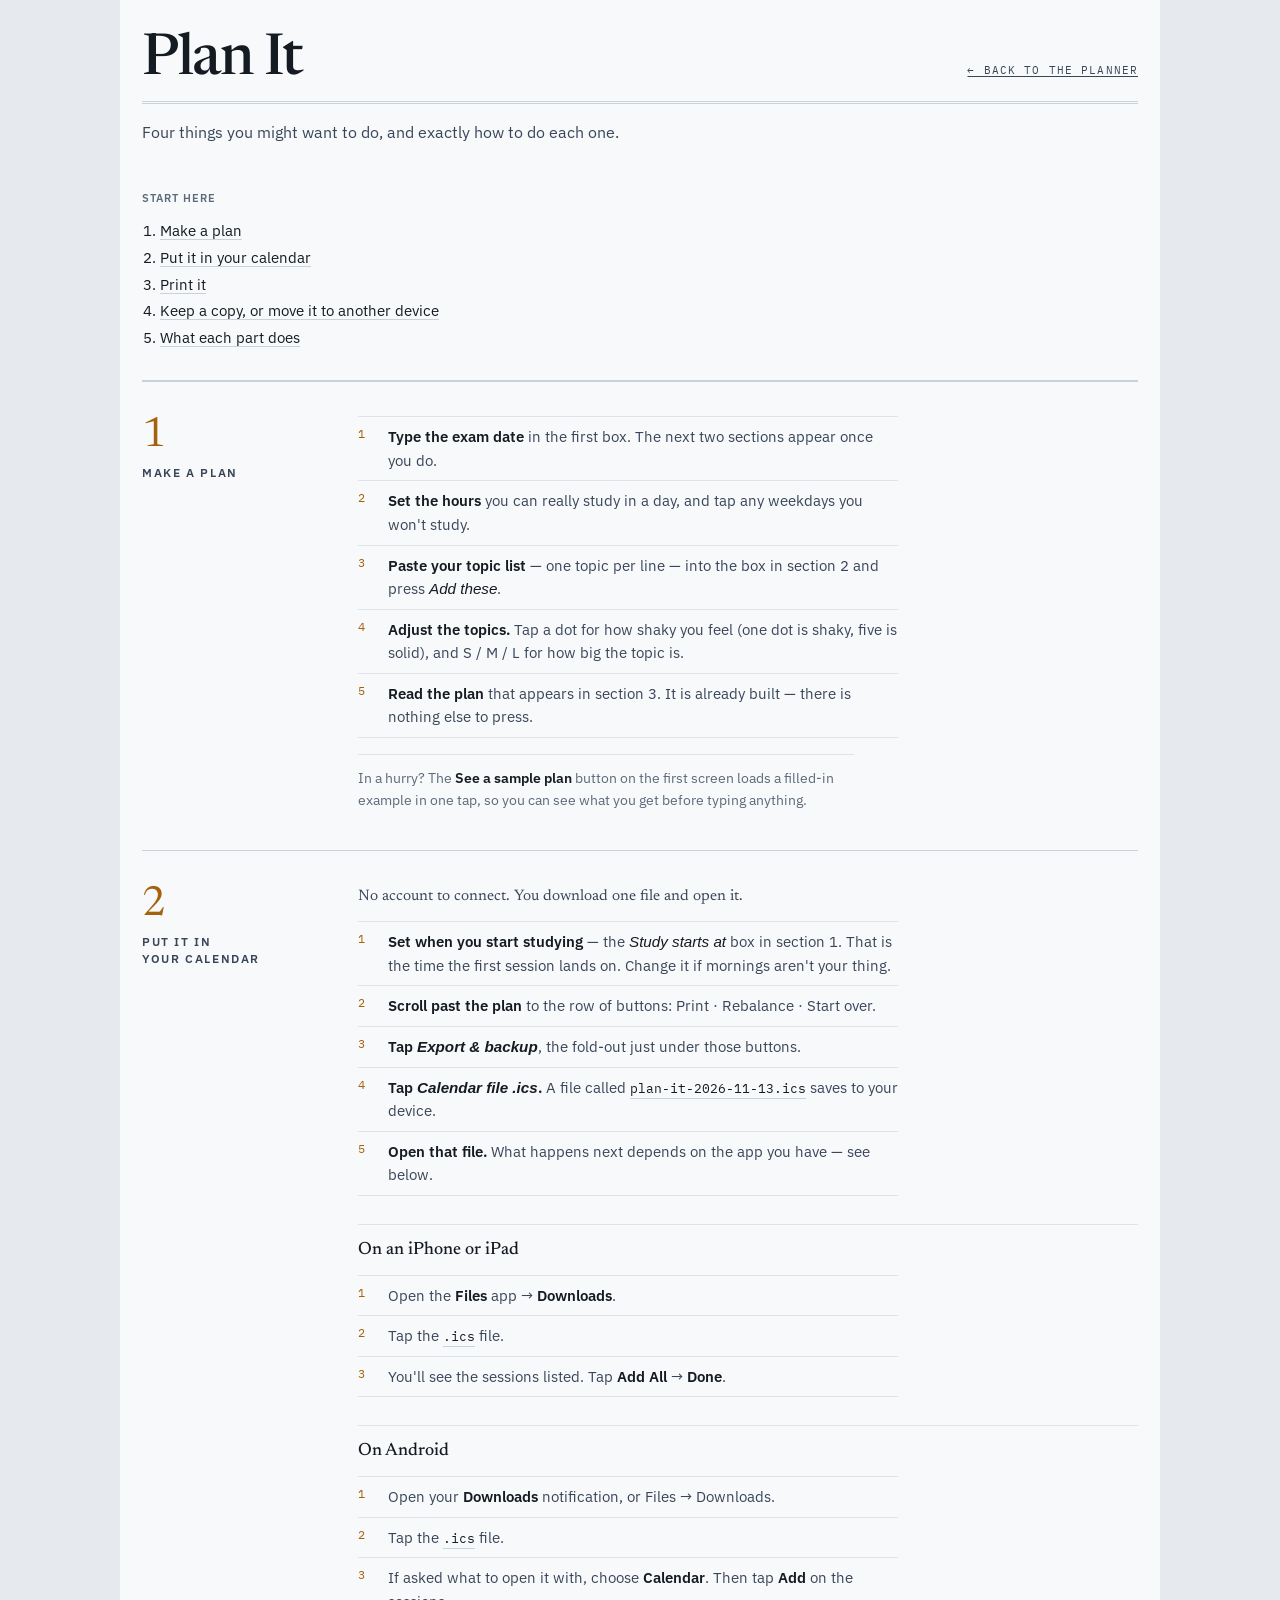
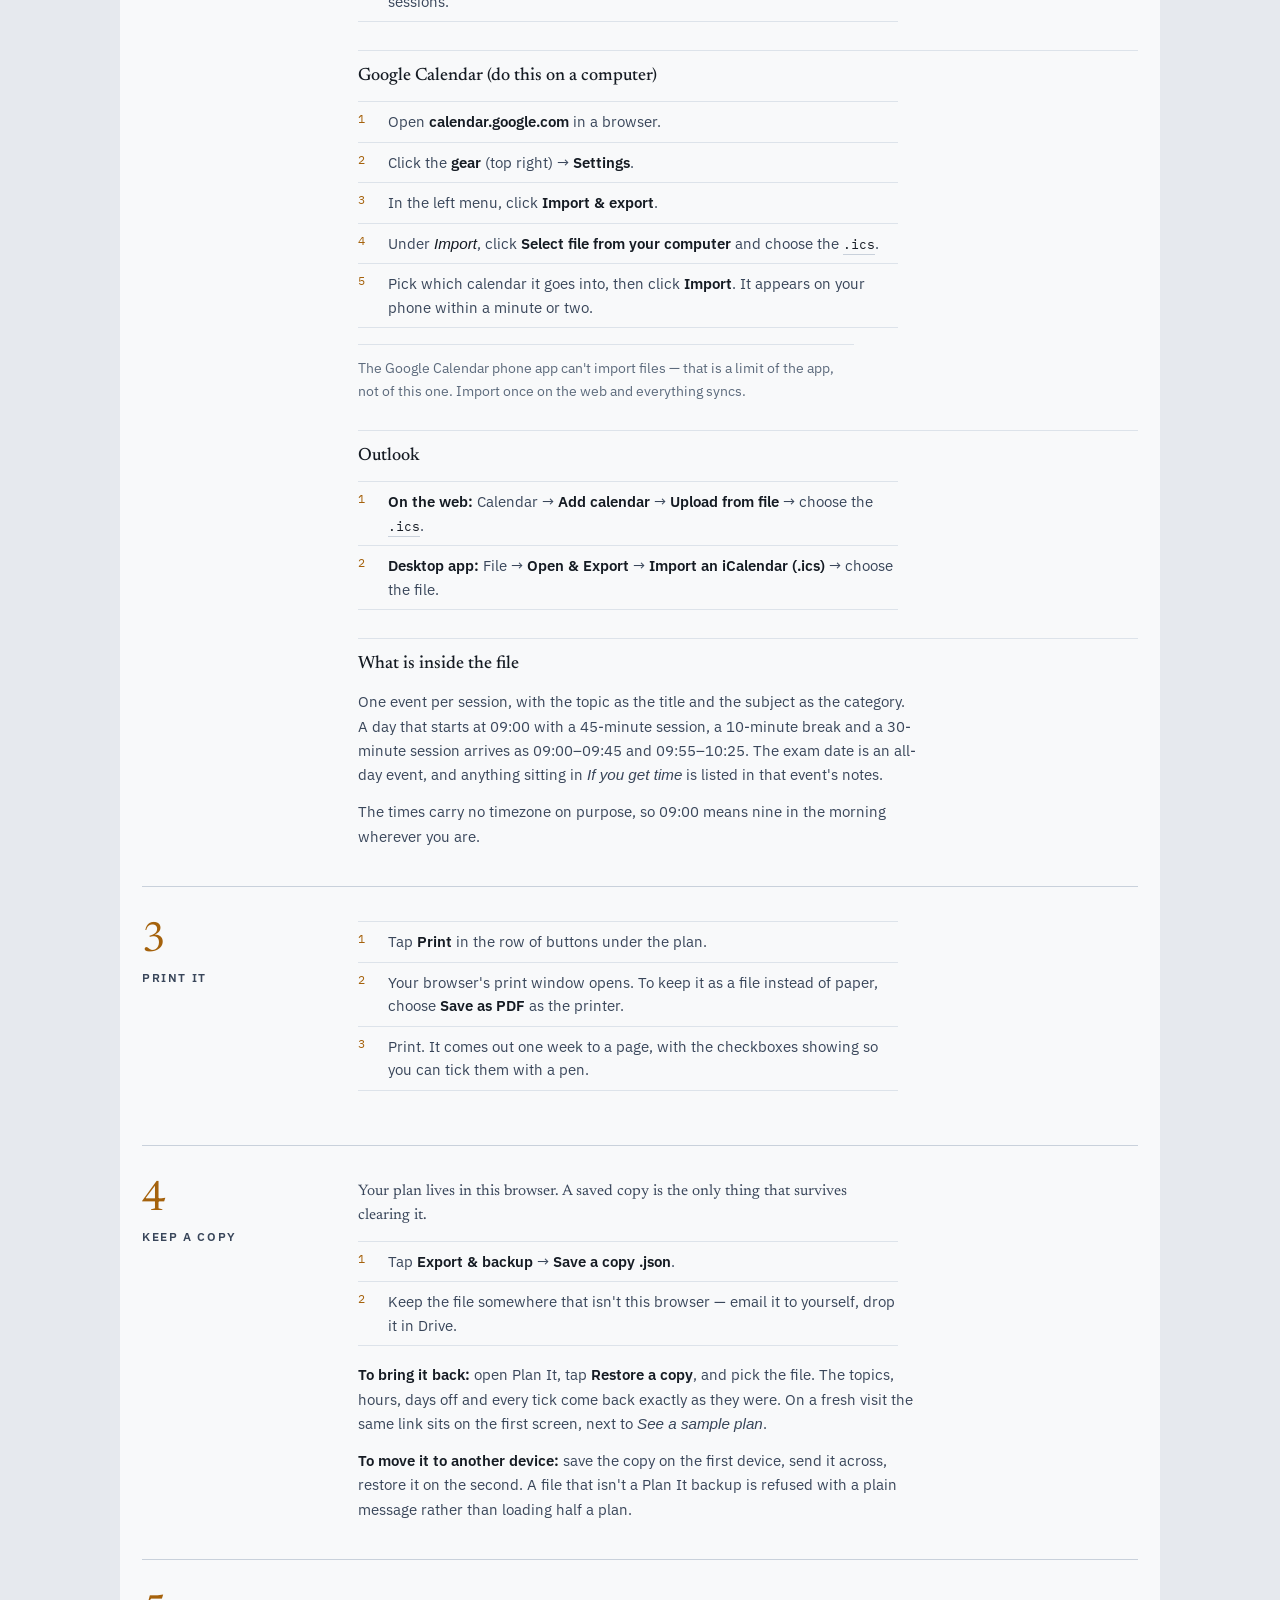
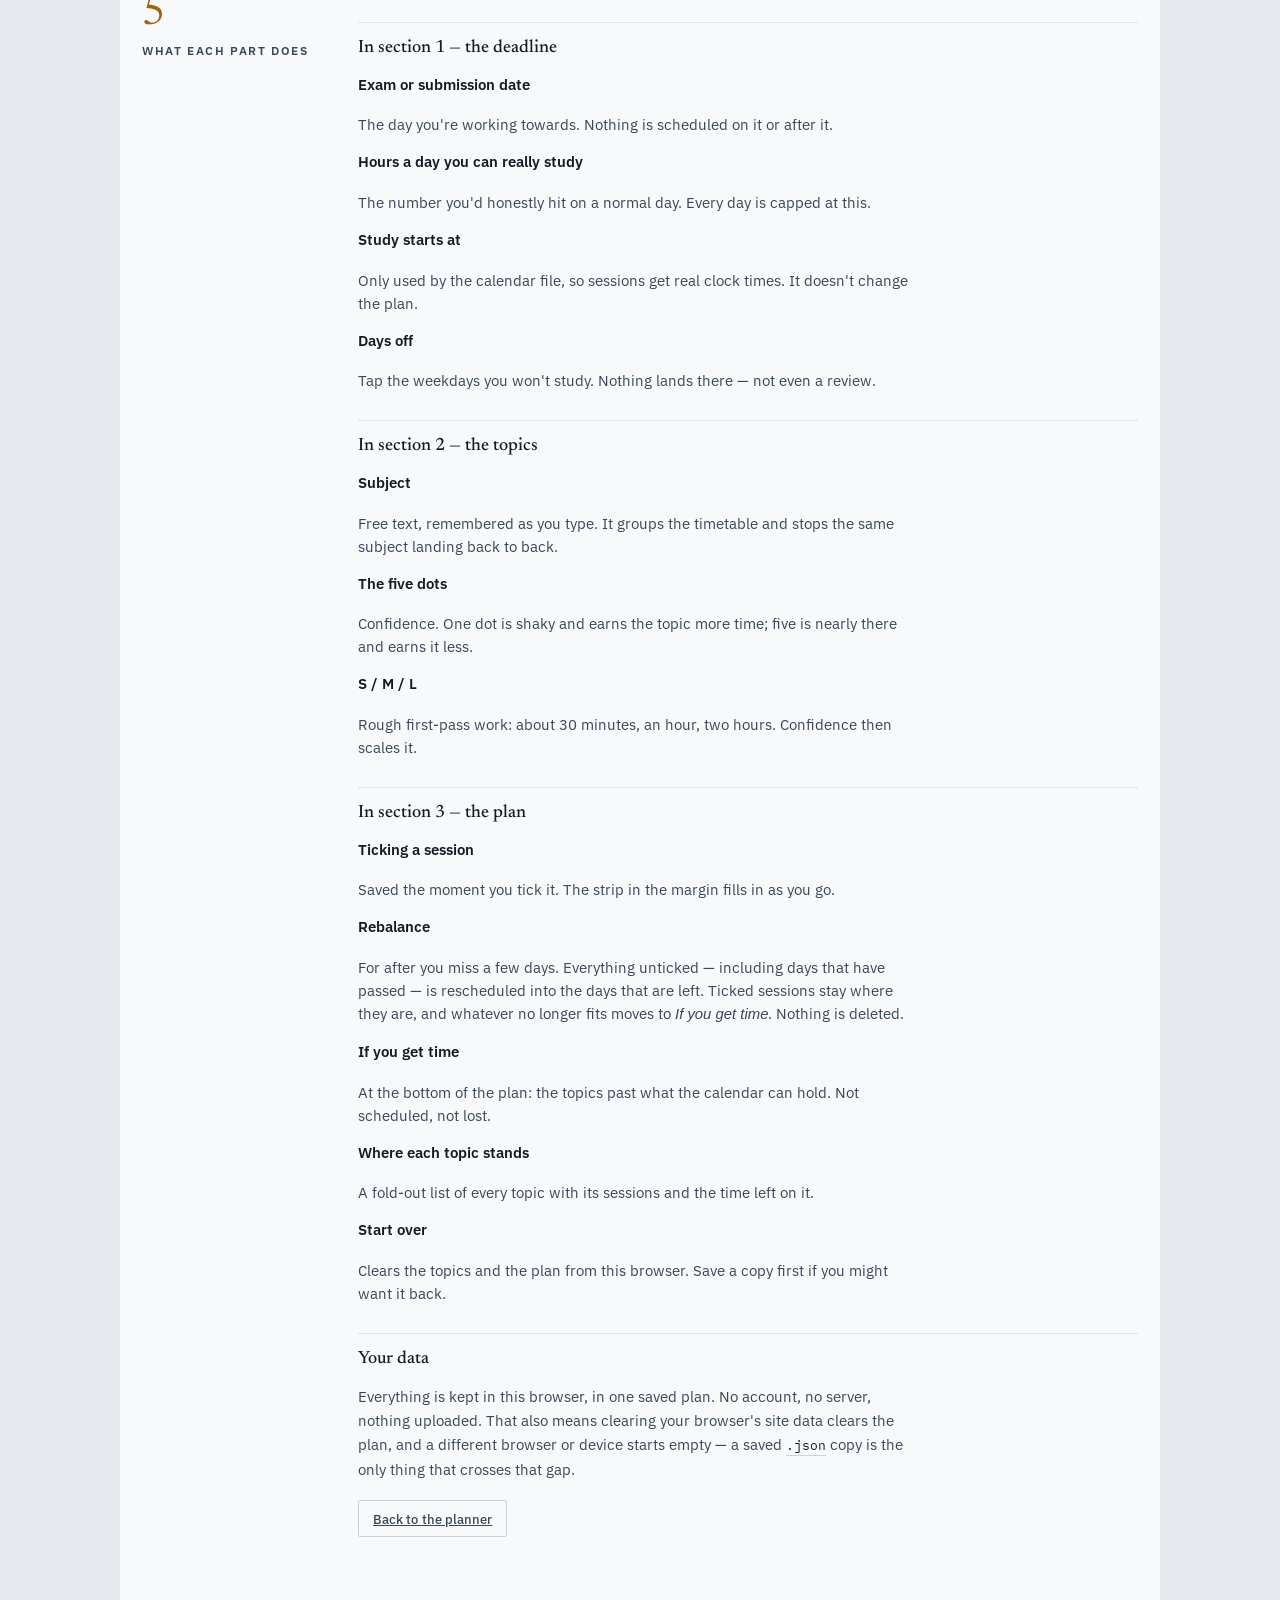
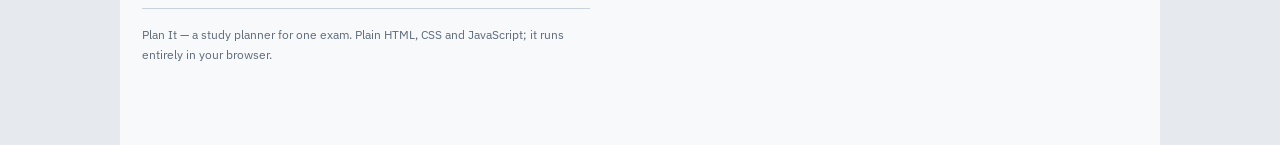
==== commit 754590c6: "Rewrite the guide as numbered tasks and label every export file at the point of export" ====
--- a/guide.html
+++ b/guide.html
@@ -3,8 +3,8 @@
 <head>
 <meta charset="utf-8">
 <meta name="viewport" content="width=device-width, initial-scale=1">
-<title>How Plan It works — every part, and what the files are</title>
-<meta name="description" content="A short guide to Plan It: the three steps, the timetable, and what the .ics, .csv and .json exports are — including how to import them into Apple Calendar, Google Calendar or Outlook.">
+<title>How to use Plan It — step by step</title>
+<meta name="description" content="Step-by-step instructions for Plan It: make a plan in three steps, put it in your phone calendar, print it, and keep a backup.">
 <meta name="theme-color" content="#e9ecf0" media="(prefers-color-scheme: light)">
 <meta name="theme-color" content="#0d1218" media="(prefers-color-scheme: dark)">
 <link rel="preconnect" href="https://fonts.googleapis.com">
@@ -21,145 +21,171 @@
       <h1 class="wordmark"><a class="wordmark-link" href="index.html">Plan It</a></h1>
       <p class="issue"><a class="quiet-link" href="index.html">&larr; Back to the planner</a></p>
     </div>
-    <p class="standfirst">How every part of Plan It works, including what the export files are and where they go.</p>
+    <p class="standfirst">Four things you might want to do, and exactly how to do each one.</p>
   </header>
 
   <main class="document guide">
 
-    <section class="step" aria-labelledby="g-what">
+    <nav class="jump" aria-label="On this page">
+      <p class="jump-head">Start here</p>
+      <ol class="jump-list">
+        <li><a href="#make">Make a plan</a></li>
+        <li><a href="#calendar">Put it in your calendar</a></li>
+        <li><a href="#print">Print it</a></li>
+        <li><a href="#backup">Keep a copy, or move it to another device</a></li>
+        <li><a href="#reference">What each part does</a></li>
+      </ol>
+    </nav>
+
+    <!-- ---------------------------------------------------------- -->
+    <section class="step" id="make" aria-labelledby="h-make">
       <div class="gutter">
         <span class="step-num" aria-hidden="true">1</span>
-        <h2 class="step-label" id="g-what">The idea</h2>
-      </div>
-      <div class="step-body">
-        <p class="guide-lede">One exam. The topics on it. The hours you actually have.</p>
-        <p>Plan It works out how long each topic needs, spreads that across the days you have left, and holds a little back for revision. If the work does not fit, it says so in hours and puts the surplus in a list rather than pretending.</p>
-        <p>There is nothing to sign into. The plan lives in this browser, and the exports below are how you take it somewhere else.</p>
-      </div>
-    </section>
-
-    <section class="step" aria-labelledby="g-deadline">
+        <h2 class="step-label" id="h-make">Make a plan</h2>
+      </div>
+      <div class="step-body">
+        <ol class="guide-steps is-numbered">
+          <li><strong>Type the exam date</strong> in the first box. The next two sections appear once you do.</li>
+          <li><strong>Set the hours</strong> you can really study in a day, and tap any weekdays you won't study.</li>
+          <li><strong>Paste your topic list</strong> — one topic per line — into the box in section 2 and press <em>Add these</em>.</li>
+          <li><strong>Adjust the topics.</strong> Tap a dot for how shaky you feel (one dot is shaky, five is solid), and S / M / L for how big the topic is.</li>
+          <li><strong>Read the plan</strong> that appears in section 3. It is already built — there is nothing else to press.</li>
+        </ol>
+        <p class="guide-note">In a hurry? The <strong>See a sample plan</strong> button on the first screen loads a filled-in example in one tap, so you can see what you get before typing anything.</p>
+      </div>
+    </section>
+
+    <!-- ---------------------------------------------------------- -->
+    <section class="step" id="calendar" aria-labelledby="h-calendar">
       <div class="gutter">
         <span class="step-num" aria-hidden="true">2</span>
-        <h2 class="step-label" id="g-deadline">The deadline</h2>
-      </div>
-      <div class="step-body">
+        <h2 class="step-label" id="h-calendar">Put it in your calendar</h2>
+      </div>
+      <div class="step-body">
+        <p class="guide-lede">No account to connect. You download one file and open it.</p>
+
+        <ol class="guide-steps is-numbered">
+          <li><strong>Set when you start studying</strong> — the <em>Study starts at</em> box in section 1. That is the time the first session lands on. Change it if mornings aren't your thing.</li>
+          <li><strong>Scroll past the plan</strong> to the row of buttons: Print · Rebalance · Start over.</li>
+          <li><strong>Tap <em>Export &amp; backup</em></strong>, the fold-out just under those buttons.</li>
+          <li><strong>Tap <em>Calendar file .ics</em>.</strong> A file called <span class="file">plan-it-2026-11-13.ics</span> saves to your device.</li>
+          <li><strong>Open that file.</strong> What happens next depends on the app you have — see below.</li>
+        </ol>
+
+        <h3 class="guide-h">On an iPhone or iPad</h3>
+        <ol class="guide-steps is-numbered">
+          <li>Open the <strong>Files</strong> app → <strong>Downloads</strong>.</li>
+          <li>Tap the <span class="file">.ics</span> file.</li>
+          <li>You'll see the sessions listed. Tap <strong>Add All</strong> → <strong>Done</strong>.</li>
+        </ol>
+
+        <h3 class="guide-h">On Android</h3>
+        <ol class="guide-steps is-numbered">
+          <li>Open your <strong>Downloads</strong> notification, or Files → Downloads.</li>
+          <li>Tap the <span class="file">.ics</span> file.</li>
+          <li>If asked what to open it with, choose <strong>Calendar</strong>. Then tap <strong>Add</strong> on the sessions.</li>
+        </ol>
+
+        <h3 class="guide-h">Google Calendar (do this on a computer)</h3>
+        <ol class="guide-steps is-numbered">
+          <li>Open <strong>calendar.google.com</strong> in a browser.</li>
+          <li>Click the <strong>gear</strong> (top right) → <strong>Settings</strong>.</li>
+          <li>In the left menu, click <strong>Import &amp; export</strong>.</li>
+          <li>Under <em>Import</em>, click <strong>Select file from your computer</strong> and choose the <span class="file">.ics</span>.</li>
+          <li>Pick which calendar it goes into, then click <strong>Import</strong>. It appears on your phone within a minute or two.</li>
+        </ol>
+        <p class="guide-note">The Google Calendar phone app can't import files — that is a limit of the app, not of this one. Import once on the web and everything syncs.</p>
+
+        <h3 class="guide-h">Outlook</h3>
+        <ol class="guide-steps is-numbered">
+          <li><strong>On the web:</strong> Calendar → <strong>Add calendar</strong> → <strong>Upload from file</strong> → choose the <span class="file">.ics</span>.</li>
+          <li><strong>Desktop app:</strong> File → <strong>Open &amp; Export</strong> → <strong>Import an iCalendar (.ics)</strong> → choose the file.</li>
+        </ol>
+
+        <h3 class="guide-h">What is inside the file</h3>
+        <p>One event per session, with the topic as the title and the subject as the category. A day that starts at 09:00 with a 45-minute session, a 10-minute break and a 30-minute session arrives as 09:00–09:45 and 09:55–10:25. The exam date is an all-day event, and anything sitting in <em>If you get time</em> is listed in that event's notes.</p>
+        <p>The times carry no timezone on purpose, so 09:00 means nine in the morning wherever you are.</p>
+      </div>
+    </section>
+
+    <!-- ---------------------------------------------------------- -->
+    <section class="step" id="print" aria-labelledby="h-print">
+      <div class="gutter">
+        <span class="step-num" aria-hidden="true">3</span>
+        <h2 class="step-label" id="h-print">Print it</h2>
+      </div>
+      <div class="step-body">
+        <ol class="guide-steps is-numbered">
+          <li>Tap <strong>Print</strong> in the row of buttons under the plan.</li>
+          <li>Your browser's print window opens. To keep it as a file instead of paper, choose <strong>Save as PDF</strong> as the printer.</li>
+          <li>Print. It comes out one week to a page, with the checkboxes showing so you can tick them with a pen.</li>
+        </ol>
+      </div>
+    </section>
+
+    <!-- ---------------------------------------------------------- -->
+    <section class="step" id="backup" aria-labelledby="h-backup">
+      <div class="gutter">
+        <span class="step-num" aria-hidden="true">4</span>
+        <h2 class="step-label" id="h-backup">Keep a copy</h2>
+      </div>
+      <div class="step-body">
+        <p class="guide-lede">Your plan lives in this browser. A saved copy is the only thing that survives clearing it.</p>
+        <ol class="guide-steps is-numbered">
+          <li>Tap <strong>Export &amp; backup</strong> → <strong>Save a copy .json</strong>.</li>
+          <li>Keep the file somewhere that isn't this browser — email it to yourself, drop it in Drive.</li>
+        </ol>
+        <p><strong>To bring it back:</strong> open Plan It, tap <strong>Restore a copy</strong>, and pick the file. The topics, hours, days off and every tick come back exactly as they were. On a fresh visit the same link sits on the first screen, next to <em>See a sample plan</em>.</p>
+        <p><strong>To move it to another device:</strong> save the copy on the first device, send it across, restore it on the second. A file that isn't a Plan It backup is refused with a plain message rather than loading half a plan.</p>
+      </div>
+    </section>
+
+    <!-- ---------------------------------------------------------- -->
+    <section class="step" id="reference" aria-labelledby="h-reference">
+      <div class="gutter">
+        <span class="step-num" aria-hidden="true">5</span>
+        <h2 class="step-label" id="h-reference">What each part does</h2>
+      </div>
+      <div class="step-body">
+        <h3 class="guide-h">In section 1 — the deadline</h3>
         <dl class="guide-list">
           <dt>Exam or submission date</dt>
-          <dd>The day you are working towards. Nothing is scheduled on it or after it, so the plan always ends the night before.</dd>
-
+          <dd>The day you're working towards. Nothing is scheduled on it or after it.</dd>
           <dt>Hours a day you can really study</dt>
-          <dd>The number you would honestly hit on a normal day, not the number a good week would allow. Every day is capped at this.</dd>
-
+          <dd>The number you'd honestly hit on a normal day. Every day is capped at this.</dd>
           <dt>Study starts at</dt>
-          <dd>Only used by the calendar export, so each session gets a real clock time. It does not change the plan itself.</dd>
-
+          <dd>Only used by the calendar file, so sessions get real clock times. It doesn't change the plan.</dd>
           <dt>Days off</dt>
-          <dd>Tap the weekdays you know you won't study. Nothing lands there — not new work, not even a review.</dd>
+          <dd>Tap the weekdays you won't study. Nothing lands there — not even a review.</dd>
         </dl>
-        <p class="guide-note">Under the fields you'll see the arithmetic: "That's 12 study days and 30 hours in total." That is the ceiling everything else is measured against.</p>
-      </div>
-    </section>
-
-    <section class="step" aria-labelledby="g-topics">
-      <div class="gutter">
-        <span class="step-num" aria-hidden="true">3</span>
-        <h2 class="step-label" id="g-topics">The topics</h2>
-      </div>
-      <div class="step-body">
-        <p>The fastest way in is to paste a list — one topic per line — and press <strong>Add these</strong>. Everything arrives at confidence 3 and size M, and you can adjust from there.</p>
+
+        <h3 class="guide-h">In section 2 — the topics</h3>
         <dl class="guide-list">
           <dt>Subject</dt>
-          <dd>Free text, and it remembers what you have typed. It groups the timetable and stops two sessions of the same subject landing back to back.</dd>
-
-          <dt>Confidence, the five dots</dt>
-          <dd>How solid you feel. One dot means shaky and earns the topic more time; five means nearly there and earns it less. It is the strongest lever on the estimate.</dd>
-
-          <dt>Size, S / M / L</dt>
-          <dd>Rough first-pass work: about 30 minutes, an hour, two hours. Confidence then scales it, so a shaky S and a solid L are not the same shape of problem.</dd>
+          <dd>Free text, remembered as you type. It groups the timetable and stops the same subject landing back to back.</dd>
+          <dt>The five dots</dt>
+          <dd>Confidence. One dot is shaky and earns the topic more time; five is nearly there and earns it less.</dd>
+          <dt>S / M / L</dt>
+          <dd>Rough first-pass work: about 30 minutes, an hour, two hours. Confidence then scales it.</dd>
         </dl>
-        <p class="guide-note">The running total in the margin — "9 topics, about 11 hours" — is the estimate before revision, not the plan.</p>
-      </div>
-    </section>
-
-    <section class="step" aria-labelledby="g-plan">
-      <div class="gutter">
-        <span class="step-num" aria-hidden="true">4</span>
-        <h2 class="step-label" id="g-plan">The plan</h2>
-      </div>
-      <div class="step-body">
-        <p>One row per day, in date order. Today sits in amber; the rest get quieter as they get further away. The line at the top of the plan reads out what today holds, in plain words.</p>
+
+        <h3 class="guide-h">In section 3 — the plan</h3>
         <dl class="guide-list">
           <dt>Ticking a session</dt>
-          <dd>Ticks are saved the moment you make them, so the plan survives closing the tab. The strip in the margin fills in as you go.</dd>
-
+          <dd>Saved the moment you tick it. The strip in the margin fills in as you go.</dd>
           <dt>Rebalance</dt>
-          <dd>For after you miss a few days. Everything still unticked — including days that have passed — goes back into the queue and is rescheduled into the days that are left. Ticked sessions stay exactly where they are, and anything that no longer fits goes to "If you get time". Nothing is deleted.</dd>
-
+          <dd>For after you miss a few days. Everything unticked — including days that have passed — is rescheduled into the days that are left. Ticked sessions stay where they are, and whatever no longer fits moves to <em>If you get time</em>. Nothing is deleted.</dd>
           <dt>If you get time</dt>
-          <dd>At the bottom of the plan. These are the topics past what the calendar can hold. They are not scheduled, but they are not lost either.</dd>
-
+          <dd>At the bottom of the plan: the topics past what the calendar can hold. Not scheduled, not lost.</dd>
           <dt>Where each topic stands</dt>
-          <dd>A fold-out list of every topic with its sessions, how many are done, and the time left on it.</dd>
-
+          <dd>A fold-out list of every topic with its sessions and the time left on it.</dd>
           <dt>Start over</dt>
-          <dd>Clears the topics and the plan from this browser. Export a copy first if you might want it back.</dd>
+          <dd>Clears the topics and the plan from this browser. Save a copy first if you might want it back.</dd>
         </dl>
-      </div>
-    </section>
-
-    <section class="step" id="files" aria-labelledby="g-files">
-      <div class="gutter">
-        <span class="step-num" aria-hidden="true">5</span>
-        <h2 class="step-label" id="g-files">Taking it with you</h2>
-      </div>
-      <div class="step-body">
-        <p>Under the plan there is a fold-out called <strong>Take it with you</strong>. It holds four buttons. None of them needs an account, and none of them sends anything anywhere — the file is built in your browser and downloaded to your device.</p>
-
-        <h3 class="guide-h">Calendar file <span class="file">.ics</span></h3>
-        <p>Every session becomes its own timed event: the topic as the title, the subject as the category, and the duration as the real start and end. A day that starts at 09:00 with a 45-minute session, a 10-minute break and a 30-minute session comes out as 09:00–09:45, then 09:55–10:25. The exam date is added as an all-day event, and if anything is sitting in "If you get time" it is listed in that event's notes.</p>
-        <p>The times carry no timezone on purpose, so each calendar reads them as local time — 09:00 means nine in the morning wherever you are.</p>
-        <p>It is a standard iCalendar file, which every calendar app already understands:</p>
-        <ol class="guide-steps">
-          <li><strong>Apple Calendar on a Mac</strong> — File → Import, pick the file, then choose which calendar it goes into.</li>
-          <li><strong>iPhone or iPad</strong> — open the file from Mail or Files and tap Add All.</li>
-          <li><strong>Google Calendar</strong> — on a computer, the gear → Settings → Import &amp; export, choose the file and the calendar, then Import. The phone app cannot import files; do it once on the web and it syncs everywhere.</li>
-          <li><strong>Outlook</strong> — on the web, Add calendar → Upload from file. On the desktop app, File → Open &amp; Export → Import an iCalendar (.ics).</li>
-        </ol>
-
-        <h3 class="guide-h">Spreadsheet <span class="file">.csv</span></h3>
-        <p>One row per session: date, weekday, subject, topic, minutes, type, and whether it is done. The "if you get time" topics are included at the bottom, marked as not scheduled. Useful if you would rather sort, filter, or keep a record of what you actually did.</p>
-        <ol class="guide-steps">
-          <li><strong>Excel</strong> — Data → From Text/CSV.</li>
-          <li><strong>Numbers</strong> — open the file directly.</li>
-          <li><strong>Google Sheets</strong> — File → Import → Upload.</li>
-        </ol>
-
-        <h3 class="guide-h">Save a copy <span class="file">.json</span></h3>
-        <p>The whole plan, ticks included, in a file. It is not meant to be read — it is the thing you keep. This browser is the only place the plan lives, so if you clear your browsing data, or want the plan on another machine, this is the file that brings it back.</p>
-
-        <h3 class="guide-h">Restore a copy</h3>
-        <p>Pick the <span class="file">.json</span> you saved and the plan comes back exactly as it was — topics, hours, days off, and every tick. Restore is also on the welcome screen, because the moment you most need it is the moment the plan is not on screen. A file that is not a Plan It backup is refused with a plain message rather than a half-loaded plan.</p>
-      </div>
-    </section>
-
-    <section class="step" aria-labelledby="g-print">
-      <div class="gutter">
-        <span class="step-num" aria-hidden="true">6</span>
-        <h2 class="step-label" id="g-print">Print</h2>
-      </div>
-      <div class="step-body">
-        <p><strong>Print</strong> puts the timetable on paper, one week to a page, with the checkboxes showing so you can tick them with a pen. It uses your browser's print dialog, so "Save as PDF" there gives you a PDF of the same thing.</p>
-      </div>
-    </section>
-
-    <section class="step" aria-labelledby="g-data">
-      <div class="gutter">
-        <span class="step-num" aria-hidden="true">7</span>
-        <h2 class="step-label" id="g-data">Where your data lives</h2>
-      </div>
-      <div class="step-body">
-        <p>Everything is kept in this browser, in one saved plan. No account, no server, no email, nothing uploaded. That also means: clearing your browser's site data clears the plan, and a different browser or device starts empty. A <span class="file">.json</span> copy is the only thing that crosses that gap.</p>
+
+        <h3 class="guide-h">Your data</h3>
+        <p>Everything is kept in this browser, in one saved plan. No account, no server, nothing uploaded. That also means clearing your browser's site data clears the plan, and a different browser or device starts empty — a saved <span class="file">.json</span> copy is the only thing that crosses that gap.</p>
+
         <p class="guide-back"><a class="btn btn-quiet" href="index.html">Back to the planner</a></p>
       </div>
     </section>
--- a/styles.css
+++ b/styles.css
@@ -1465,6 +1465,97 @@
 
 .export-help { margin: 10px 0 0; }
 
+/* ---------- guide: jump menu and task steps ---------- */
+
+.jump {
+  padding: 26px 0 30px;
+  border-bottom: 1px solid var(--rule);
+}
+
+.jump-head {
+  margin: 0 0 10px;
+  font-family: var(--sans);
+  font-size: .7rem;
+  font-weight: 600;
+  letter-spacing: .09em;
+  text-transform: uppercase;
+  color: var(--muted);
+}
+
+.jump-list {
+  margin: 0;
+  padding-left: 18px;
+  max-width: 62ch;
+  font-size: .95rem;
+  line-height: 1.75;
+}
+
+.jump-list a {
+  color: var(--ink);
+  text-decoration: underline;
+  text-underline-offset: 3px;
+  text-decoration-thickness: 1px;
+  text-decoration-color: var(--rule);
+}
+
+.jump-list a:hover { text-decoration-color: var(--ink); }
+
+/* a task list: numbers in the margin, one action per line */
+.guide-steps.is-numbered {
+  list-style: none;
+  padding-left: 0;
+  counter-reset: step;
+  max-width: 60ch;
+}
+
+.guide-steps.is-numbered li {
+  counter-increment: step;
+  position: relative;
+  padding: 8px 0 8px 30px;
+  border-top: 1px solid var(--rule-soft);
+  margin-bottom: 0;
+  font-size: .95rem;
+  line-height: 1.55;
+}
+
+.guide-steps.is-numbered li:last-child { border-bottom: 1px solid var(--rule-soft); }
+
+.guide-steps.is-numbered li::before {
+  content: counter(step);
+  position: absolute;
+  left: 0;
+  top: 8px;
+  width: 20px;
+  font-family: var(--mono);
+  font-size: .74rem;
+  color: var(--amber);
+}
+
+.guide-steps em { font-style: italic; color: var(--ink); }
+
+/* what each export file is for, at the point of export */
+.export-what {
+  margin: 14px 0 0;
+  display: grid;
+  gap: 9px;
+  padding-top: 14px;
+  border-top: 1px solid var(--rule-soft);
+}
+
+.export-what dt {
+  font-size: .84rem;
+  font-weight: 600;
+  color: var(--ink);
+}
+
+.export-what dd {
+  margin: 2px 0 0;
+  font-size: .82rem;
+  line-height: 1.5;
+  color: var(--muted);
+  max-width: 56ch;
+}
+
 /* ---------- motion ----------
    Quiet and quick, to match the mood of a paper planner. Nothing here is
    decoration: each move either confirms a press, shows where something came
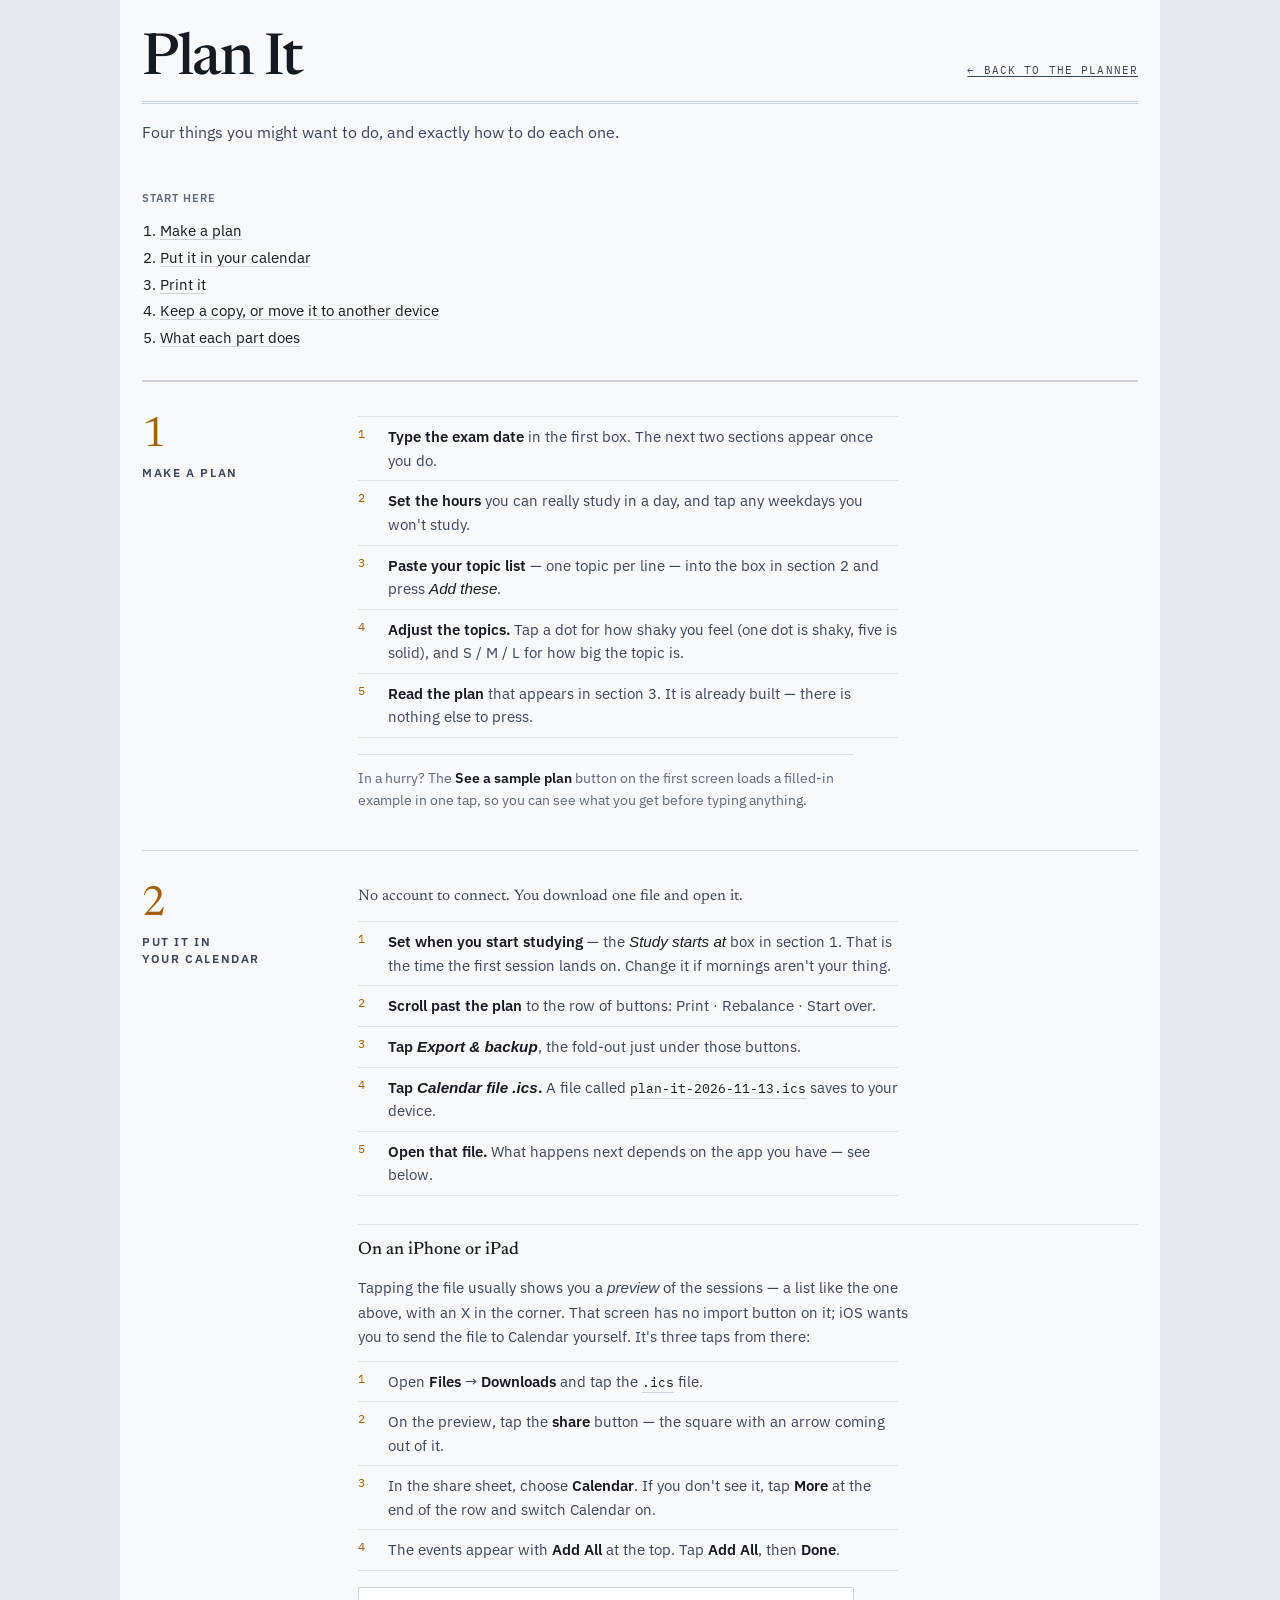
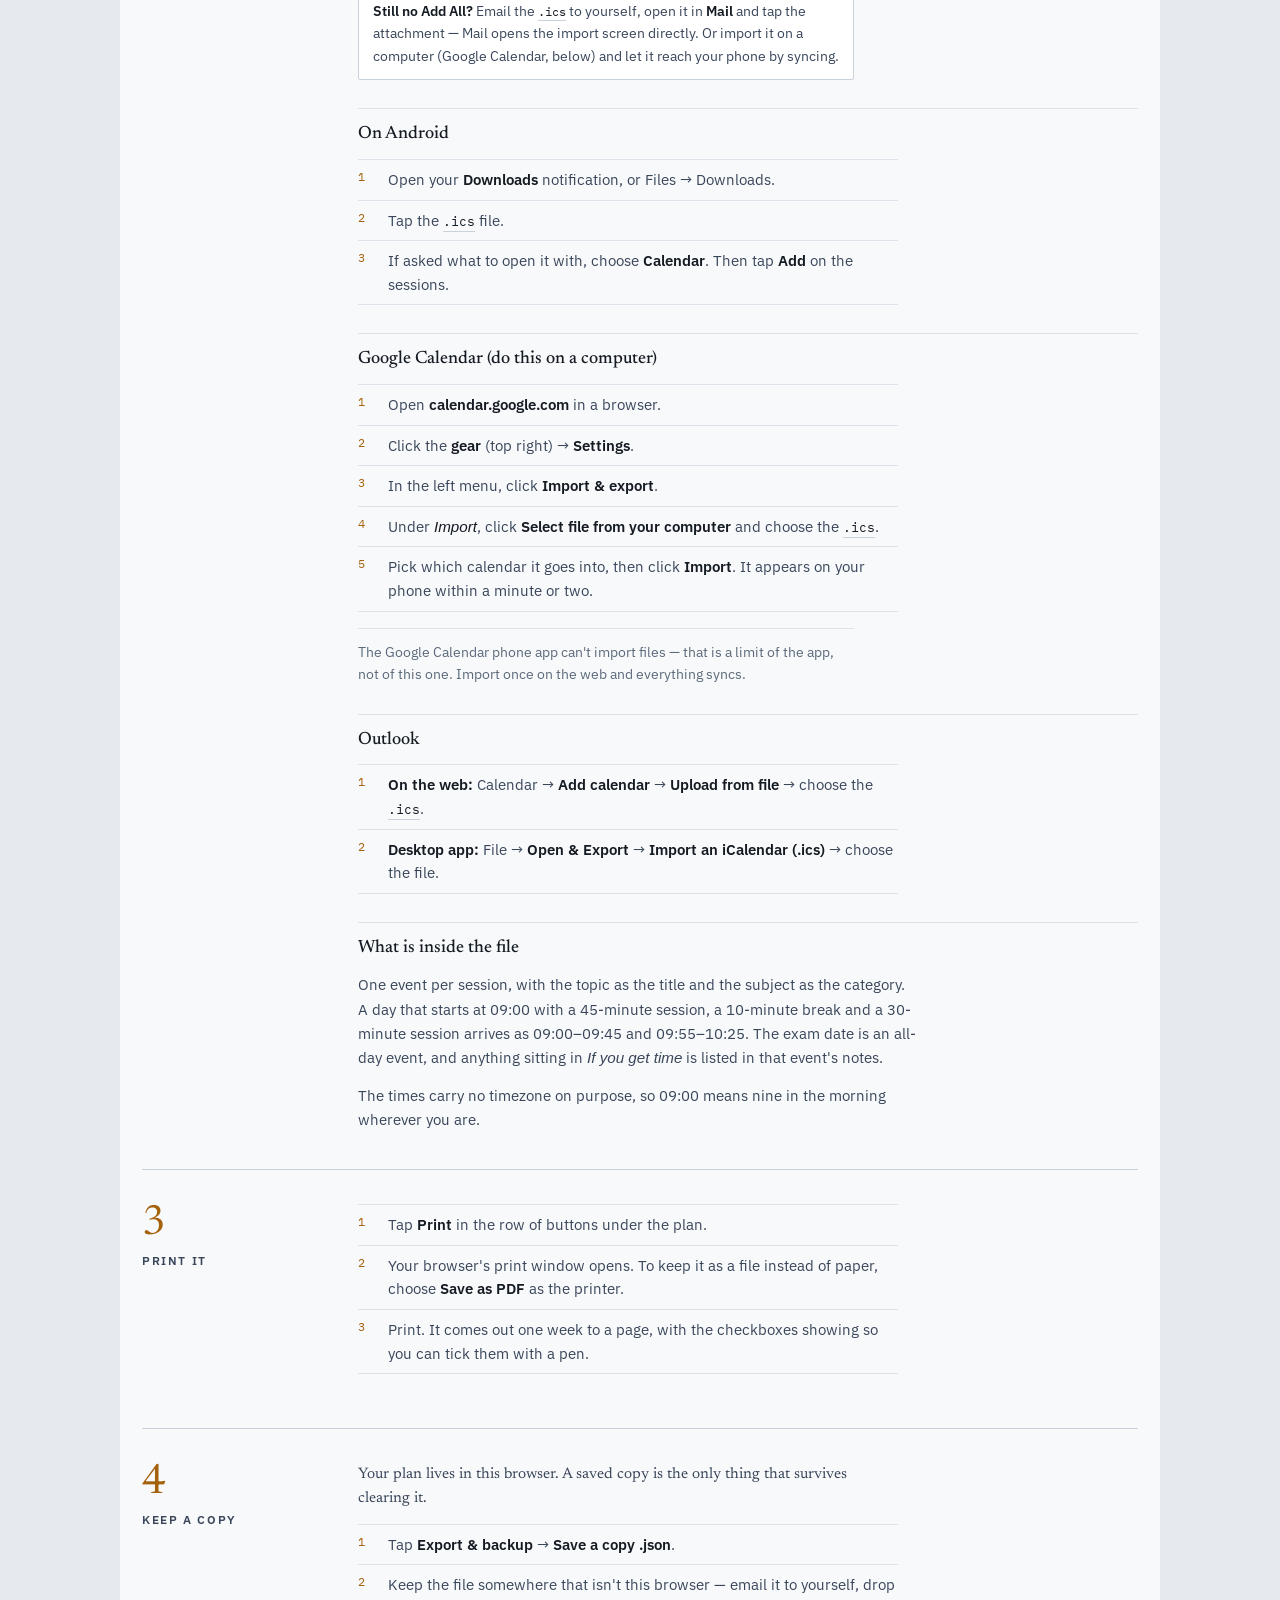
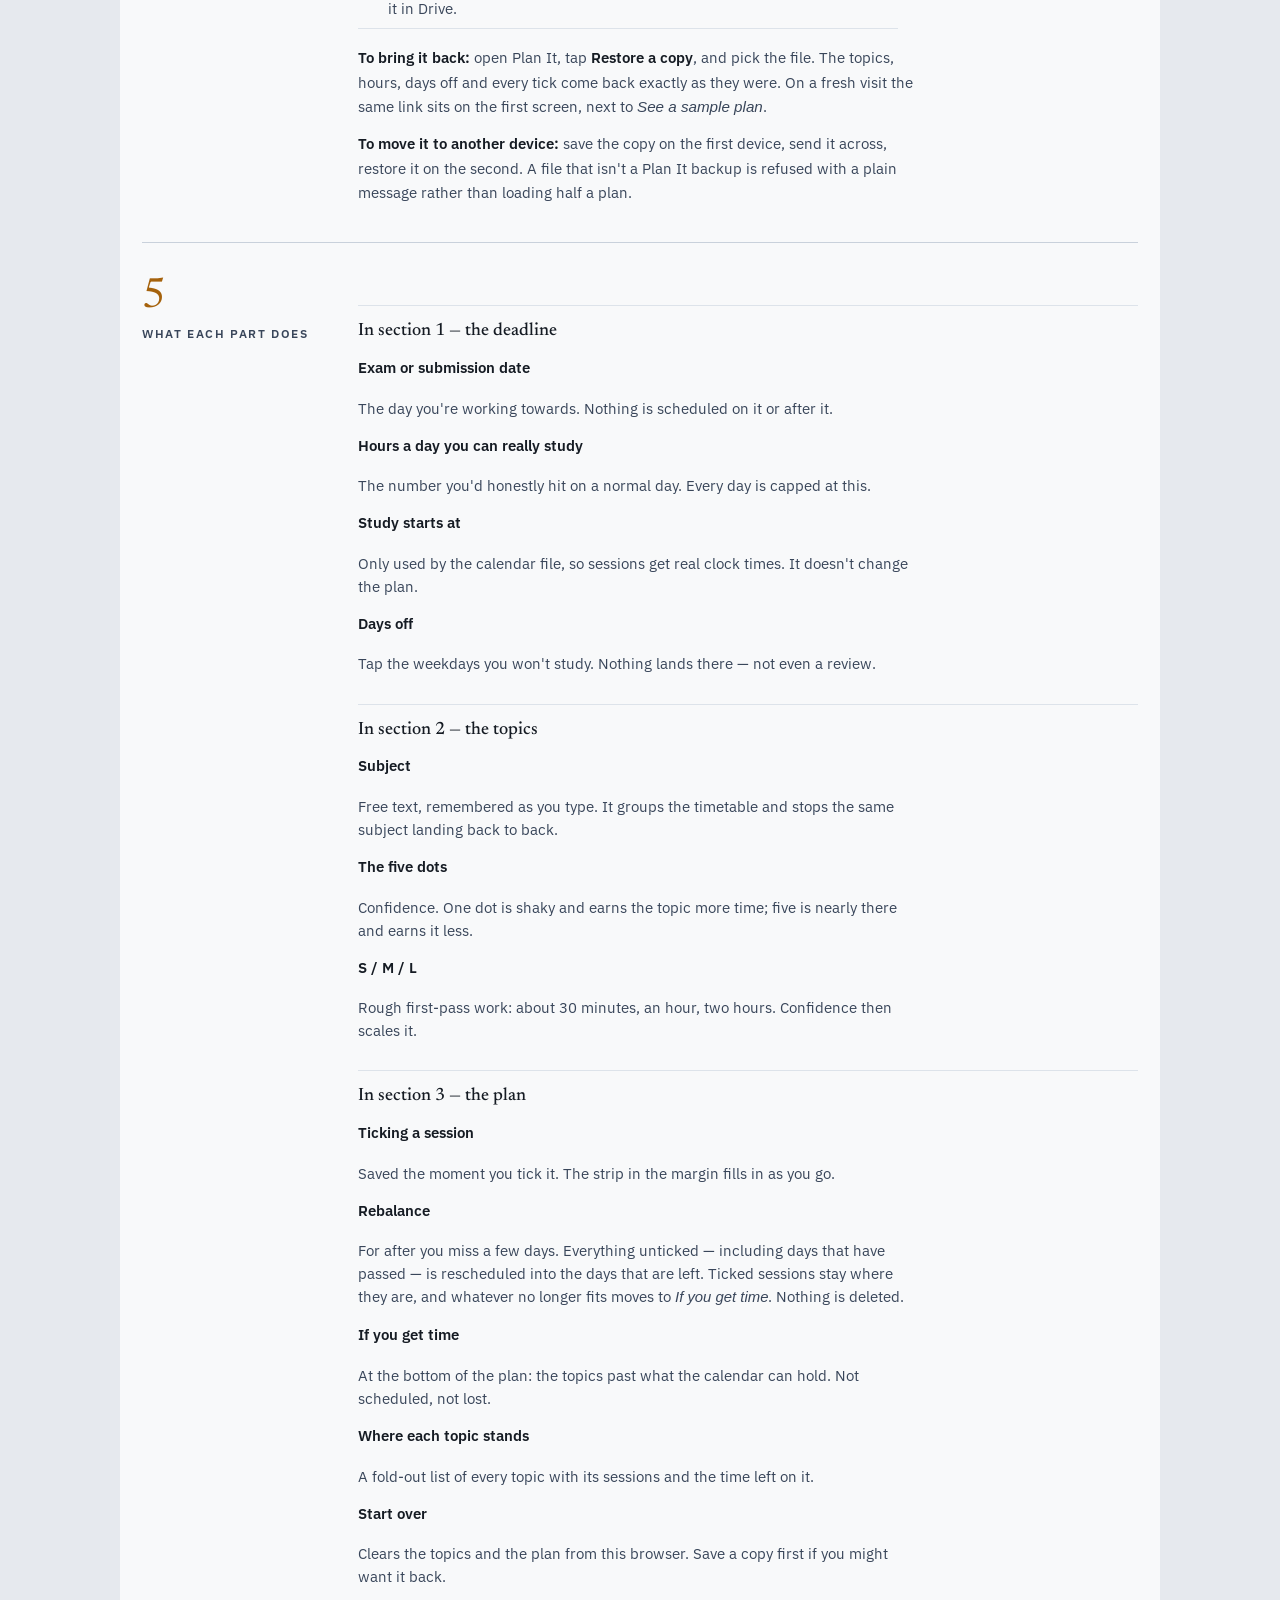
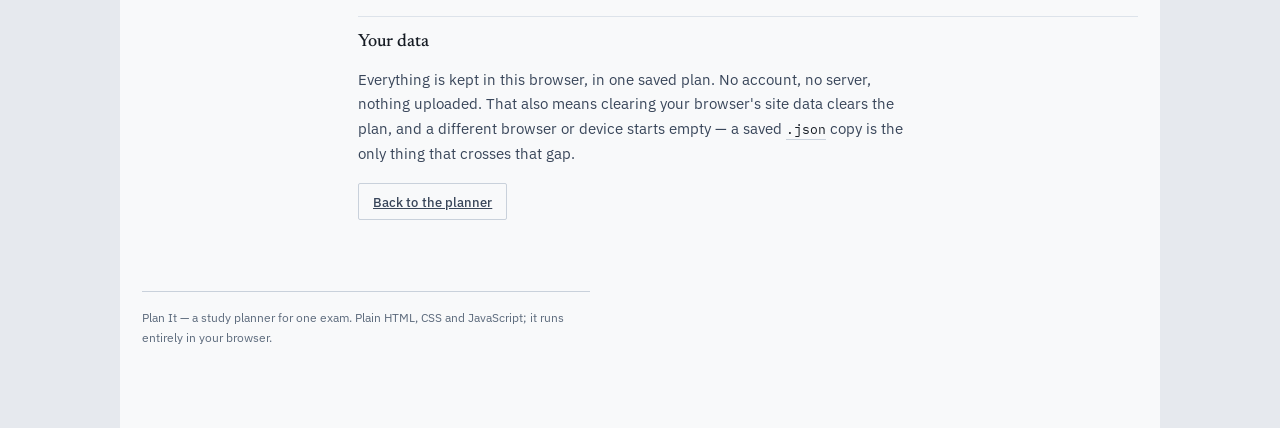
==== commit 8a065783: "Correct the iPhone import steps: the .ics preview has no Add All, so go via the share sheet or Mail" ====
--- a/guide.html
+++ b/guide.html
@@ -73,11 +73,14 @@
         </ol>
 
         <h3 class="guide-h">On an iPhone or iPad</h3>
-        <ol class="guide-steps is-numbered">
-          <li>Open the <strong>Files</strong> app → <strong>Downloads</strong>.</li>
-          <li>Tap the <span class="file">.ics</span> file.</li>
-          <li>You'll see the sessions listed. Tap <strong>Add All</strong> → <strong>Done</strong>.</li>
-        </ol>
+        <p>Tapping the file usually shows you a <em>preview</em> of the sessions — a list like the one above, with an X in the corner. That screen has no import button on it; iOS wants you to send the file to Calendar yourself. It's three taps from there:</p>
+        <ol class="guide-steps is-numbered">
+          <li>Open <strong>Files</strong> → <strong>Downloads</strong> and tap the <span class="file">.ics</span> file.</li>
+          <li>On the preview, tap the <strong>share</strong> button — the square with an arrow coming out of it.</li>
+          <li>In the share sheet, choose <strong>Calendar</strong>. If you don't see it, tap <strong>More</strong> at the end of the row and switch Calendar on.</li>
+          <li>The events appear with <strong>Add All</strong> at the top. Tap <strong>Add All</strong>, then <strong>Done</strong>.</li>
+        </ol>
+        <p class="guide-callout"><strong>Still no Add All?</strong> Email the <span class="file">.ics</span> to yourself, open it in <strong>Mail</strong> and tap the attachment — Mail opens the import screen directly. Or import it on a computer (Google Calendar, below) and let it reach your phone by syncing.</p>
 
         <h3 class="guide-h">On Android</h3>
         <ol class="guide-steps is-numbered">
--- a/styles.css
+++ b/styles.css
@@ -1533,6 +1533,17 @@
 
 .guide-steps em { font-style: italic; color: var(--ink); }
 
+.guide-callout {
+  margin: 14px 0 0 !important;
+  padding: 12px 14px;
+  border: 1px solid var(--rule);
+  border-radius: 2px;
+  background: var(--paper);
+  font-size: .88rem !important;
+  line-height: 1.55;
+  color: var(--ink-2) !important;
+}
+
 /* what each export file is for, at the point of export */
 .export-what {
   margin: 14px 0 0;
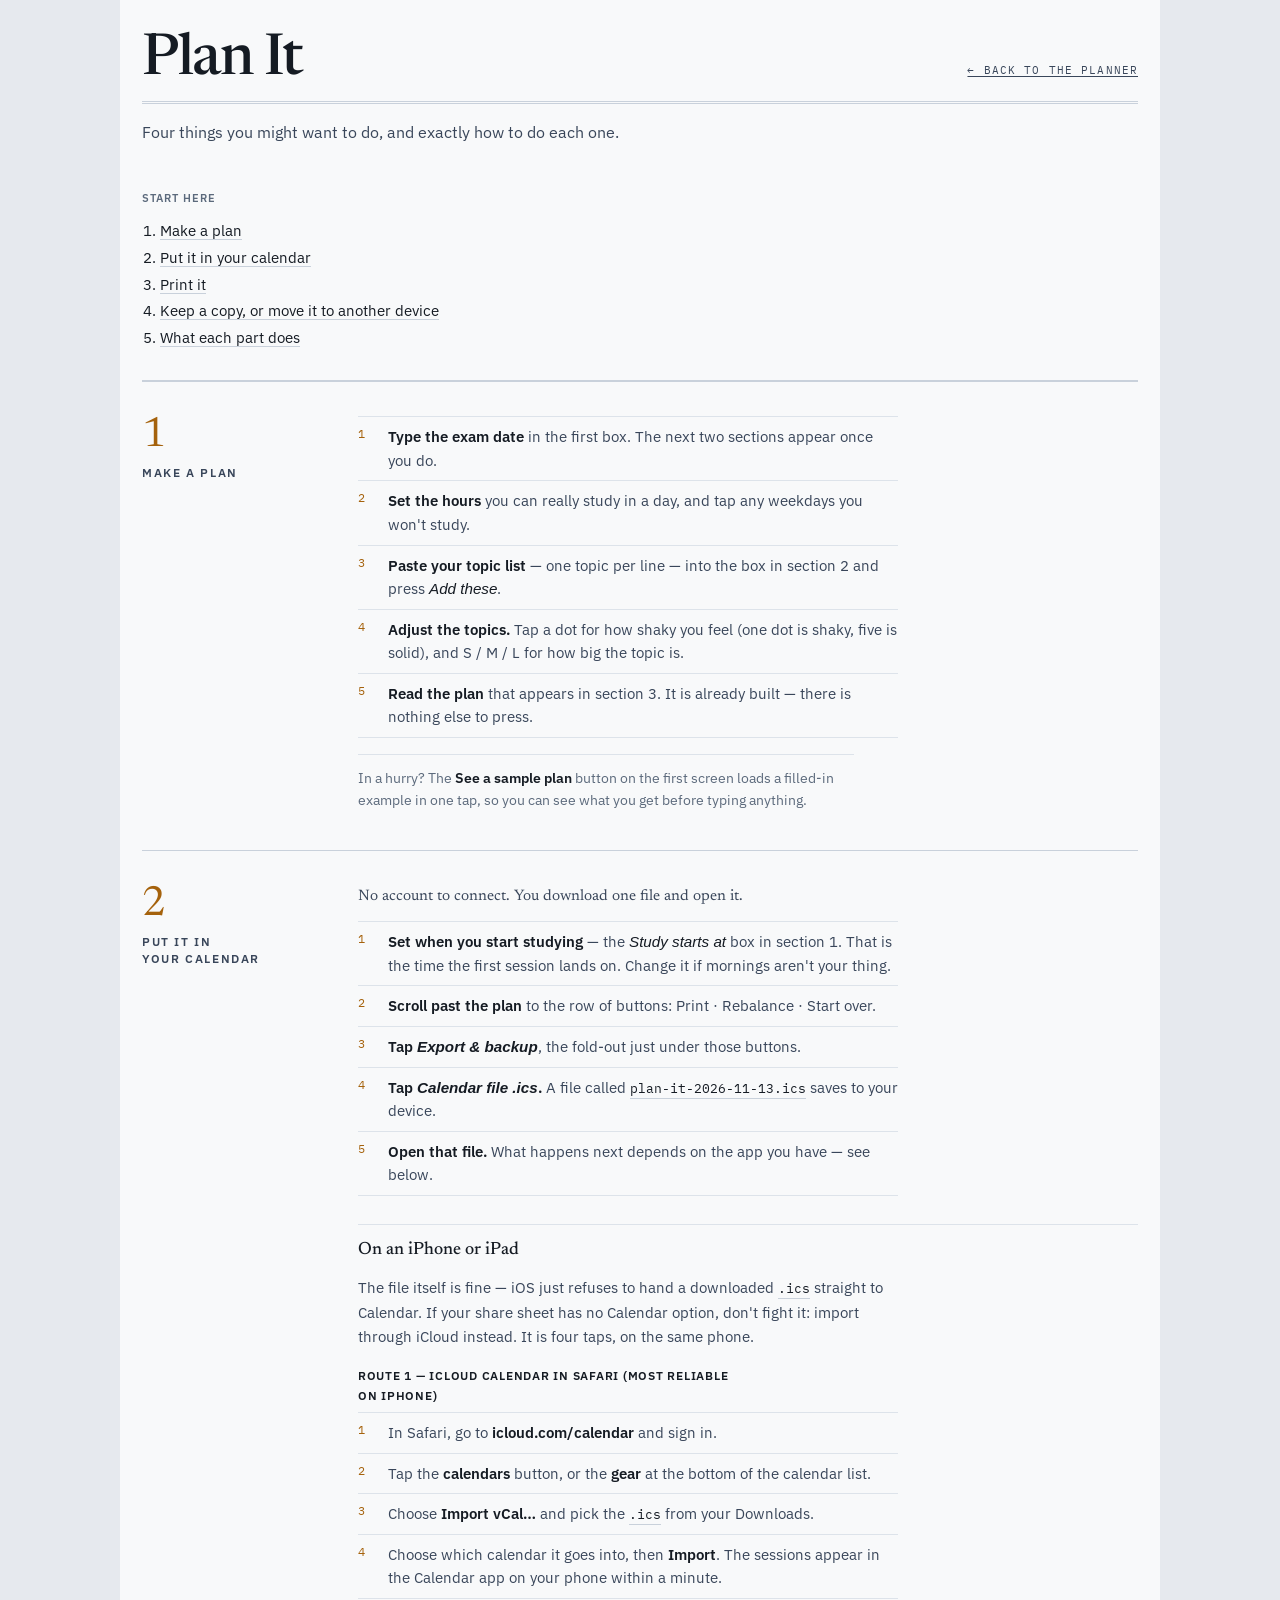
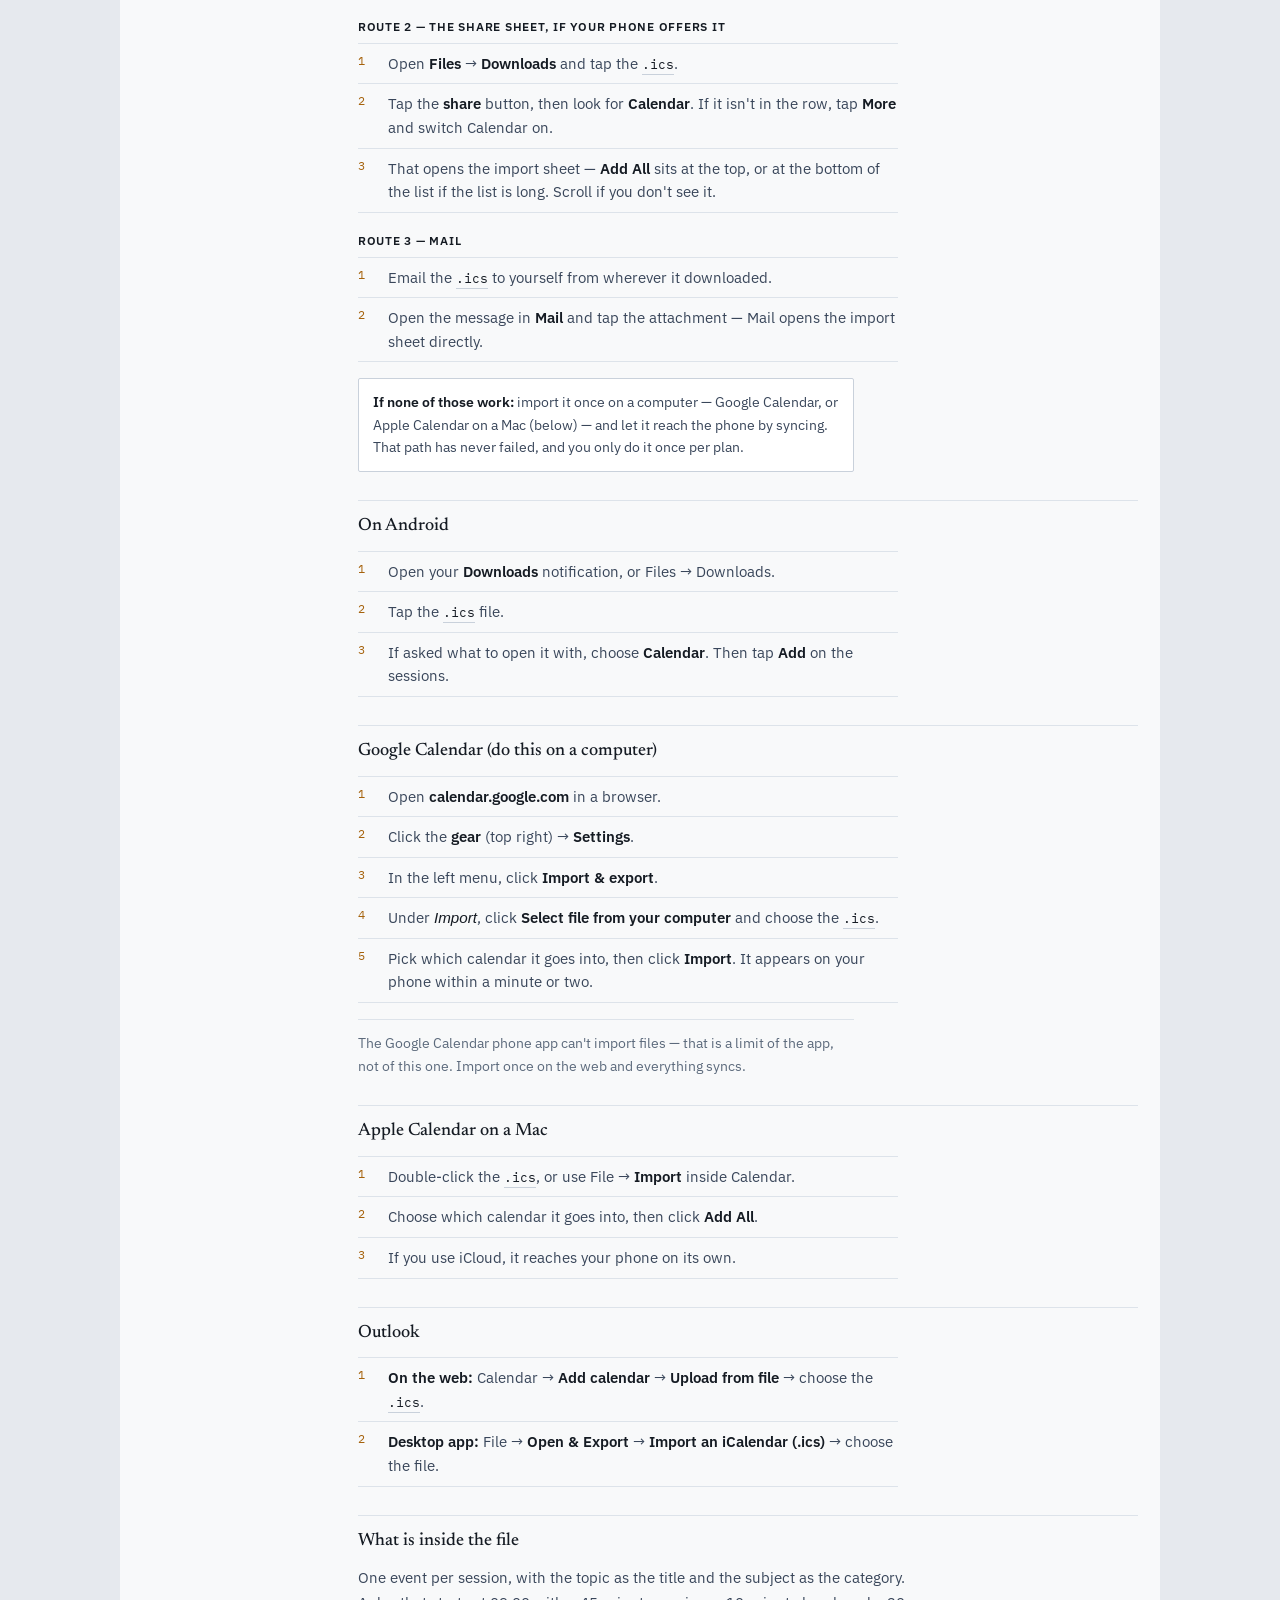
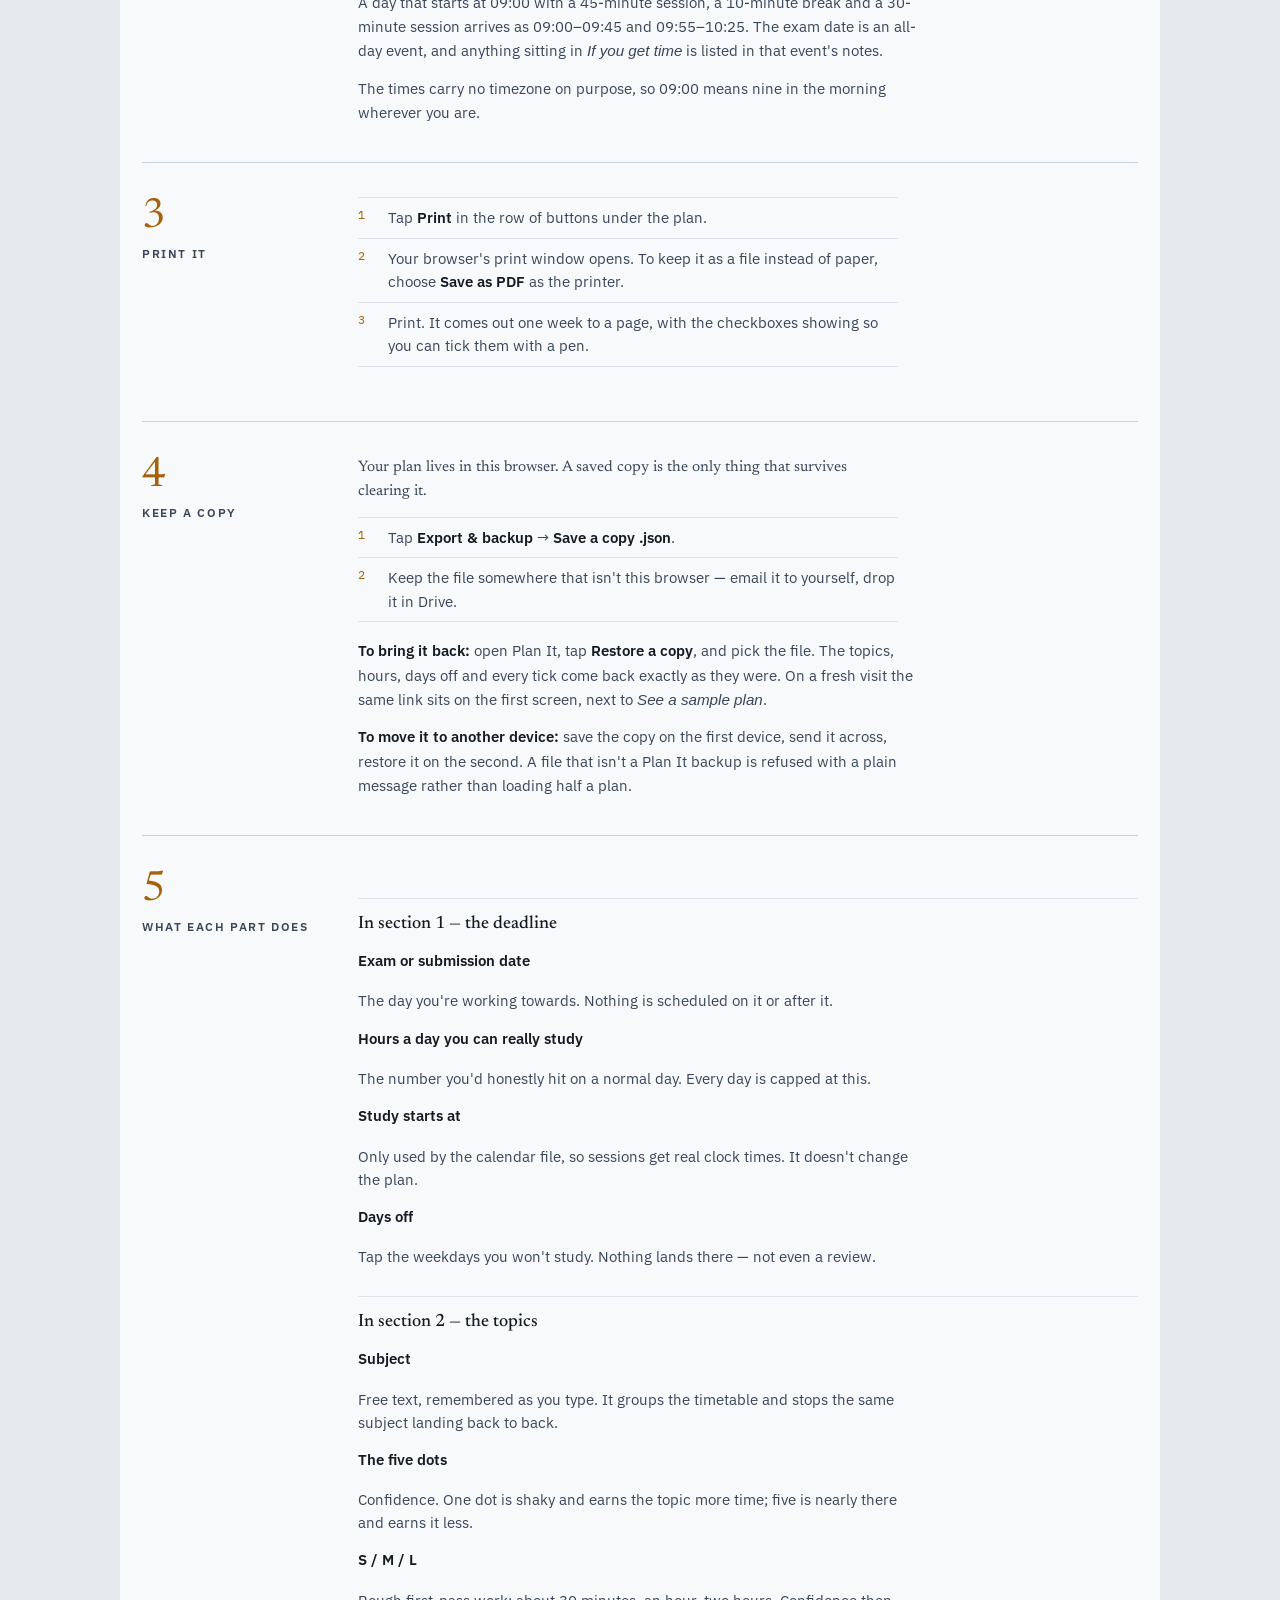
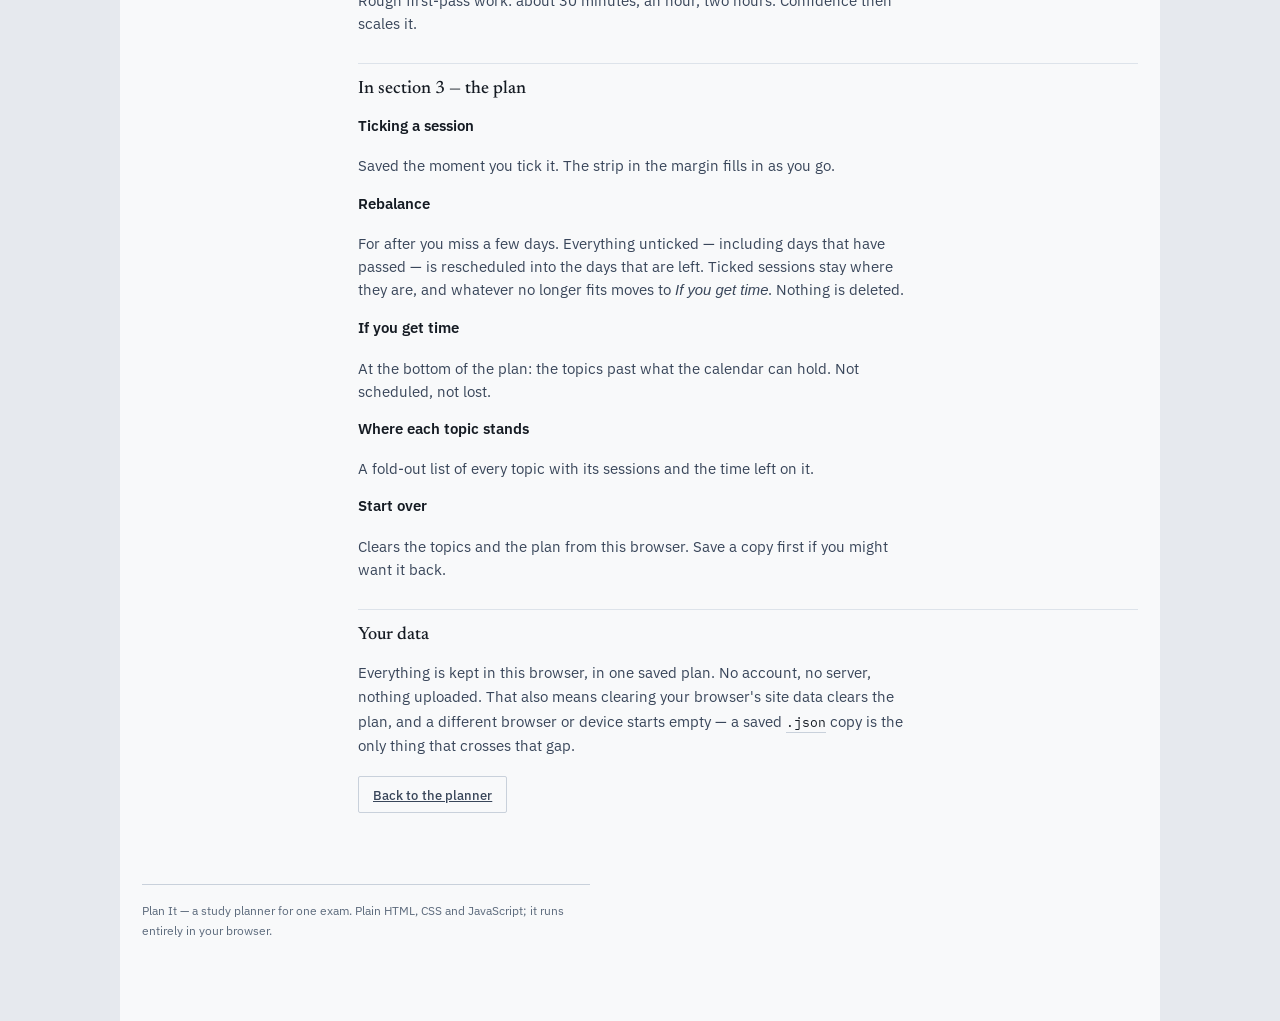
==== commit 3fc427ff: "Give the iPhone import three working routes, led by iCloud Calendar, since the share sheet may not o" ====
--- a/guide.html
+++ b/guide.html
@@ -73,14 +73,30 @@
         </ol>
 
         <h3 class="guide-h">On an iPhone or iPad</h3>
-        <p>Tapping the file usually shows you a <em>preview</em> of the sessions — a list like the one above, with an X in the corner. That screen has no import button on it; iOS wants you to send the file to Calendar yourself. It's three taps from there:</p>
-        <ol class="guide-steps is-numbered">
-          <li>Open <strong>Files</strong> → <strong>Downloads</strong> and tap the <span class="file">.ics</span> file.</li>
-          <li>On the preview, tap the <strong>share</strong> button — the square with an arrow coming out of it.</li>
-          <li>In the share sheet, choose <strong>Calendar</strong>. If you don't see it, tap <strong>More</strong> at the end of the row and switch Calendar on.</li>
-          <li>The events appear with <strong>Add All</strong> at the top. Tap <strong>Add All</strong>, then <strong>Done</strong>.</li>
-        </ol>
-        <p class="guide-callout"><strong>Still no Add All?</strong> Email the <span class="file">.ics</span> to yourself, open it in <strong>Mail</strong> and tap the attachment — Mail opens the import screen directly. Or import it on a computer (Google Calendar, below) and let it reach your phone by syncing.</p>
+        <p>The file itself is fine — iOS just refuses to hand a downloaded <span class="file">.ics</span> straight to Calendar. If your share sheet has no Calendar option, don't fight it: import through iCloud instead. It is four taps, on the same phone.</p>
+
+        <p class="guide-sub">Route 1 — iCloud Calendar in Safari (most reliable on iPhone)</p>
+        <ol class="guide-steps is-numbered">
+          <li>In Safari, go to <strong>icloud.com/calendar</strong> and sign in.</li>
+          <li>Tap the <strong>calendars</strong> button, or the <strong>gear</strong> at the bottom of the calendar list.</li>
+          <li>Choose <strong>Import vCal…</strong> and pick the <span class="file">.ics</span> from your Downloads.</li>
+          <li>Choose which calendar it goes into, then <strong>Import</strong>. The sessions appear in the Calendar app on your phone within a minute.</li>
+        </ol>
+
+        <p class="guide-sub">Route 2 — the share sheet, if your phone offers it</p>
+        <ol class="guide-steps is-numbered">
+          <li>Open <strong>Files</strong> → <strong>Downloads</strong> and tap the <span class="file">.ics</span>.</li>
+          <li>Tap the <strong>share</strong> button, then look for <strong>Calendar</strong>. If it isn't in the row, tap <strong>More</strong> and switch Calendar on.</li>
+          <li>That opens the import sheet — <strong>Add All</strong> sits at the top, or at the bottom of the list if the list is long. Scroll if you don't see it.</li>
+        </ol>
+
+        <p class="guide-sub">Route 3 — Mail</p>
+        <ol class="guide-steps is-numbered">
+          <li>Email the <span class="file">.ics</span> to yourself from wherever it downloaded.</li>
+          <li>Open the message in <strong>Mail</strong> and tap the attachment — Mail opens the import sheet directly.</li>
+        </ol>
+
+        <p class="guide-callout"><strong>If none of those work:</strong> import it once on a computer — Google Calendar, or Apple Calendar on a Mac (below) — and let it reach the phone by syncing. That path has never failed, and you only do it once per plan.</p>
 
         <h3 class="guide-h">On Android</h3>
         <ol class="guide-steps is-numbered">
@@ -98,6 +114,13 @@
           <li>Pick which calendar it goes into, then click <strong>Import</strong>. It appears on your phone within a minute or two.</li>
         </ol>
         <p class="guide-note">The Google Calendar phone app can't import files — that is a limit of the app, not of this one. Import once on the web and everything syncs.</p>
+
+        <h3 class="guide-h">Apple Calendar on a Mac</h3>
+        <ol class="guide-steps is-numbered">
+          <li>Double-click the <span class="file">.ics</span>, or use File → <strong>Import</strong> inside Calendar.</li>
+          <li>Choose which calendar it goes into, then click <strong>Add All</strong>.</li>
+          <li>If you use iCloud, it reaches your phone on its own.</li>
+        </ol>
 
         <h3 class="guide-h">Outlook</h3>
         <ol class="guide-steps is-numbered">
--- a/styles.css
+++ b/styles.css
@@ -1533,6 +1533,16 @@
 
 .guide-steps em { font-style: italic; color: var(--ink); }
 
+.guide-sub {
+  margin: 18px 0 6px !important;
+  font-family: var(--sans);
+  font-size: .78rem !important;
+  font-weight: 600;
+  letter-spacing: .06em;
+  text-transform: uppercase;
+  color: var(--ink) !important;
+}
+
 .guide-callout {
   margin: 14px 0 0 !important;
   padding: 12px 14px;
